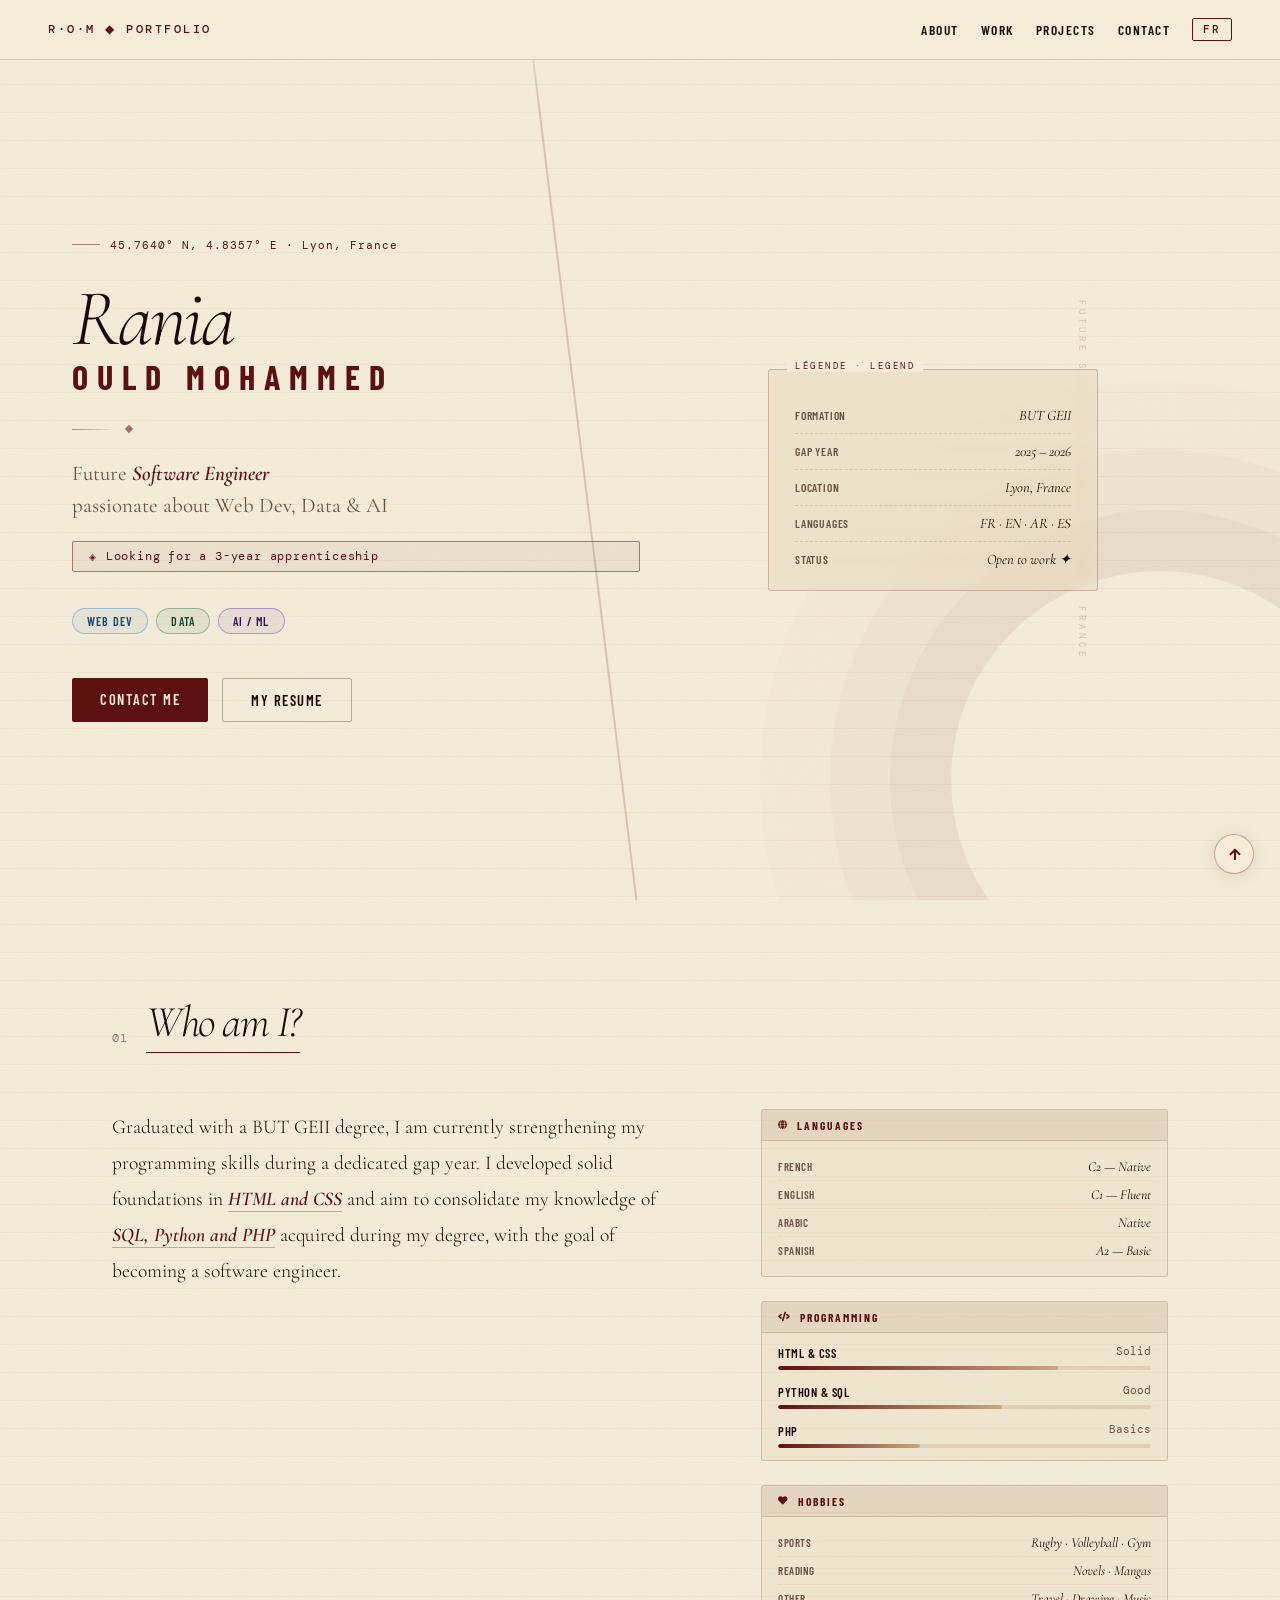
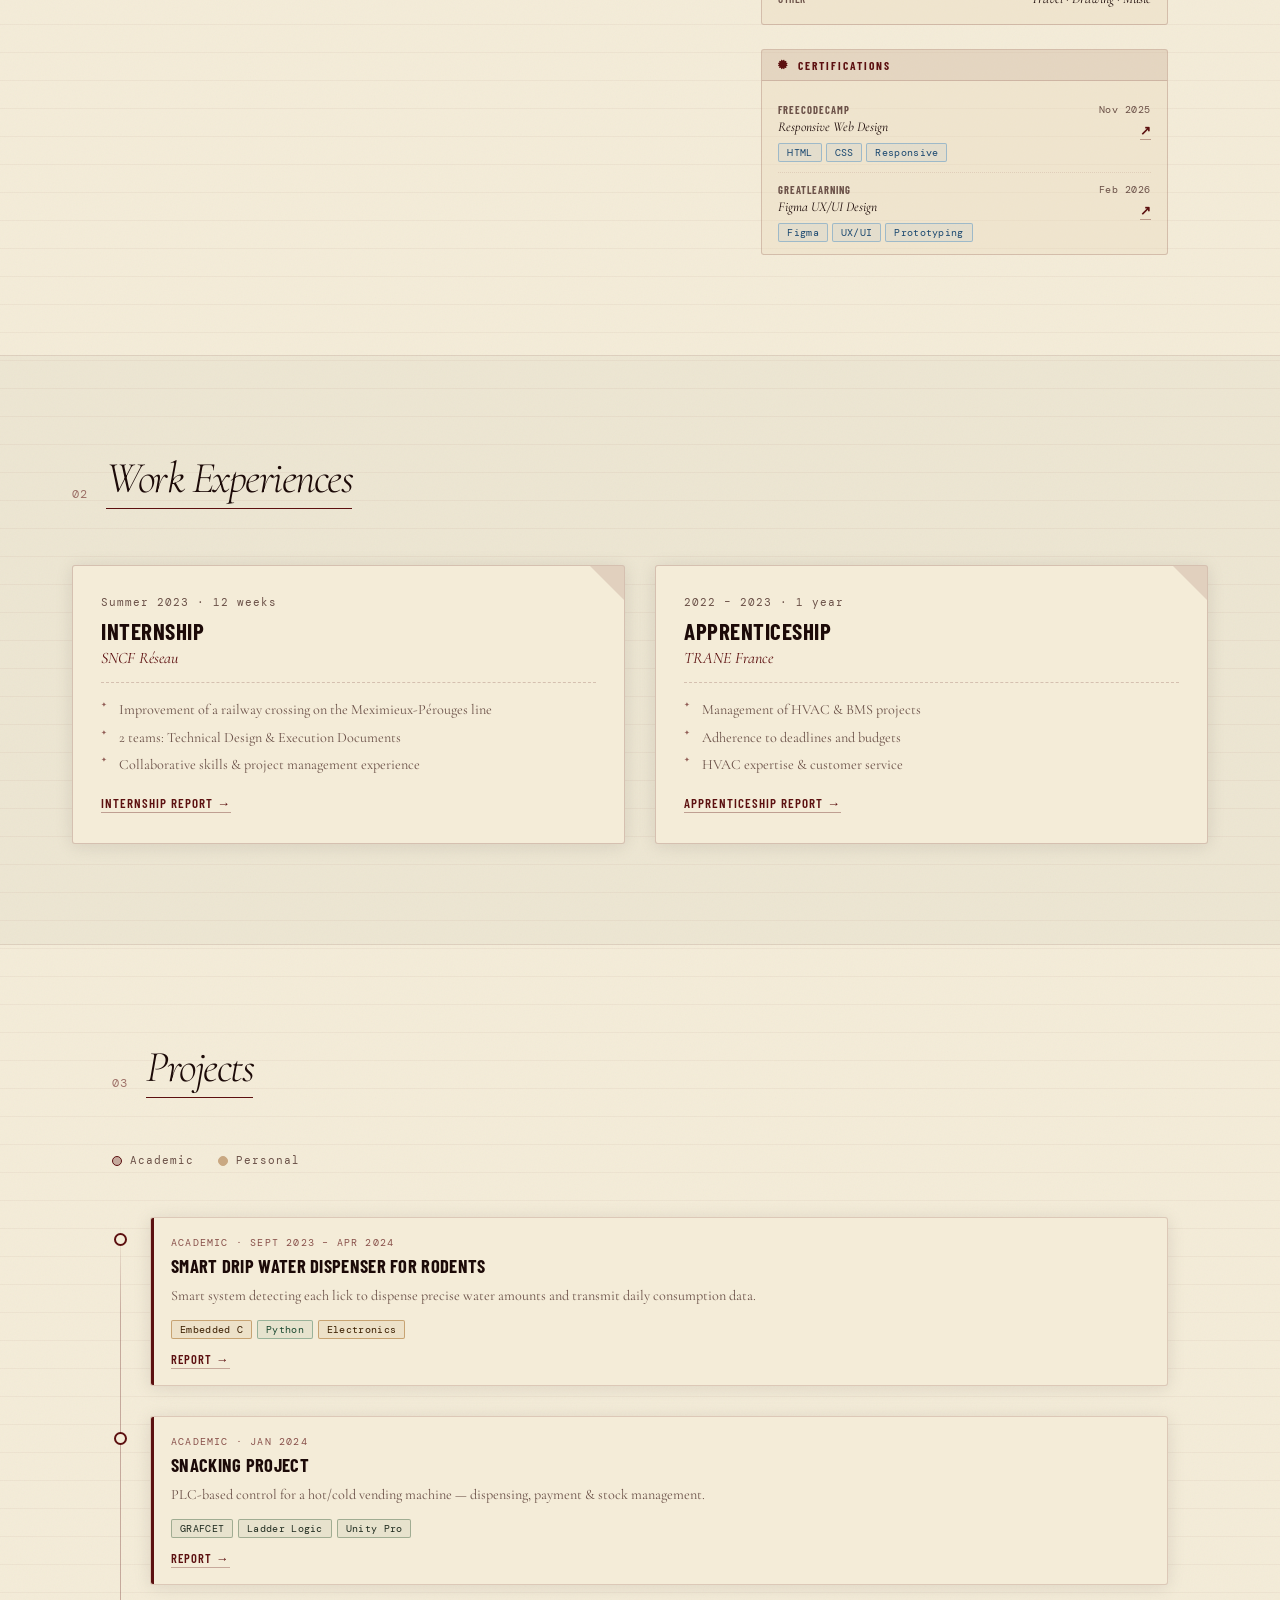
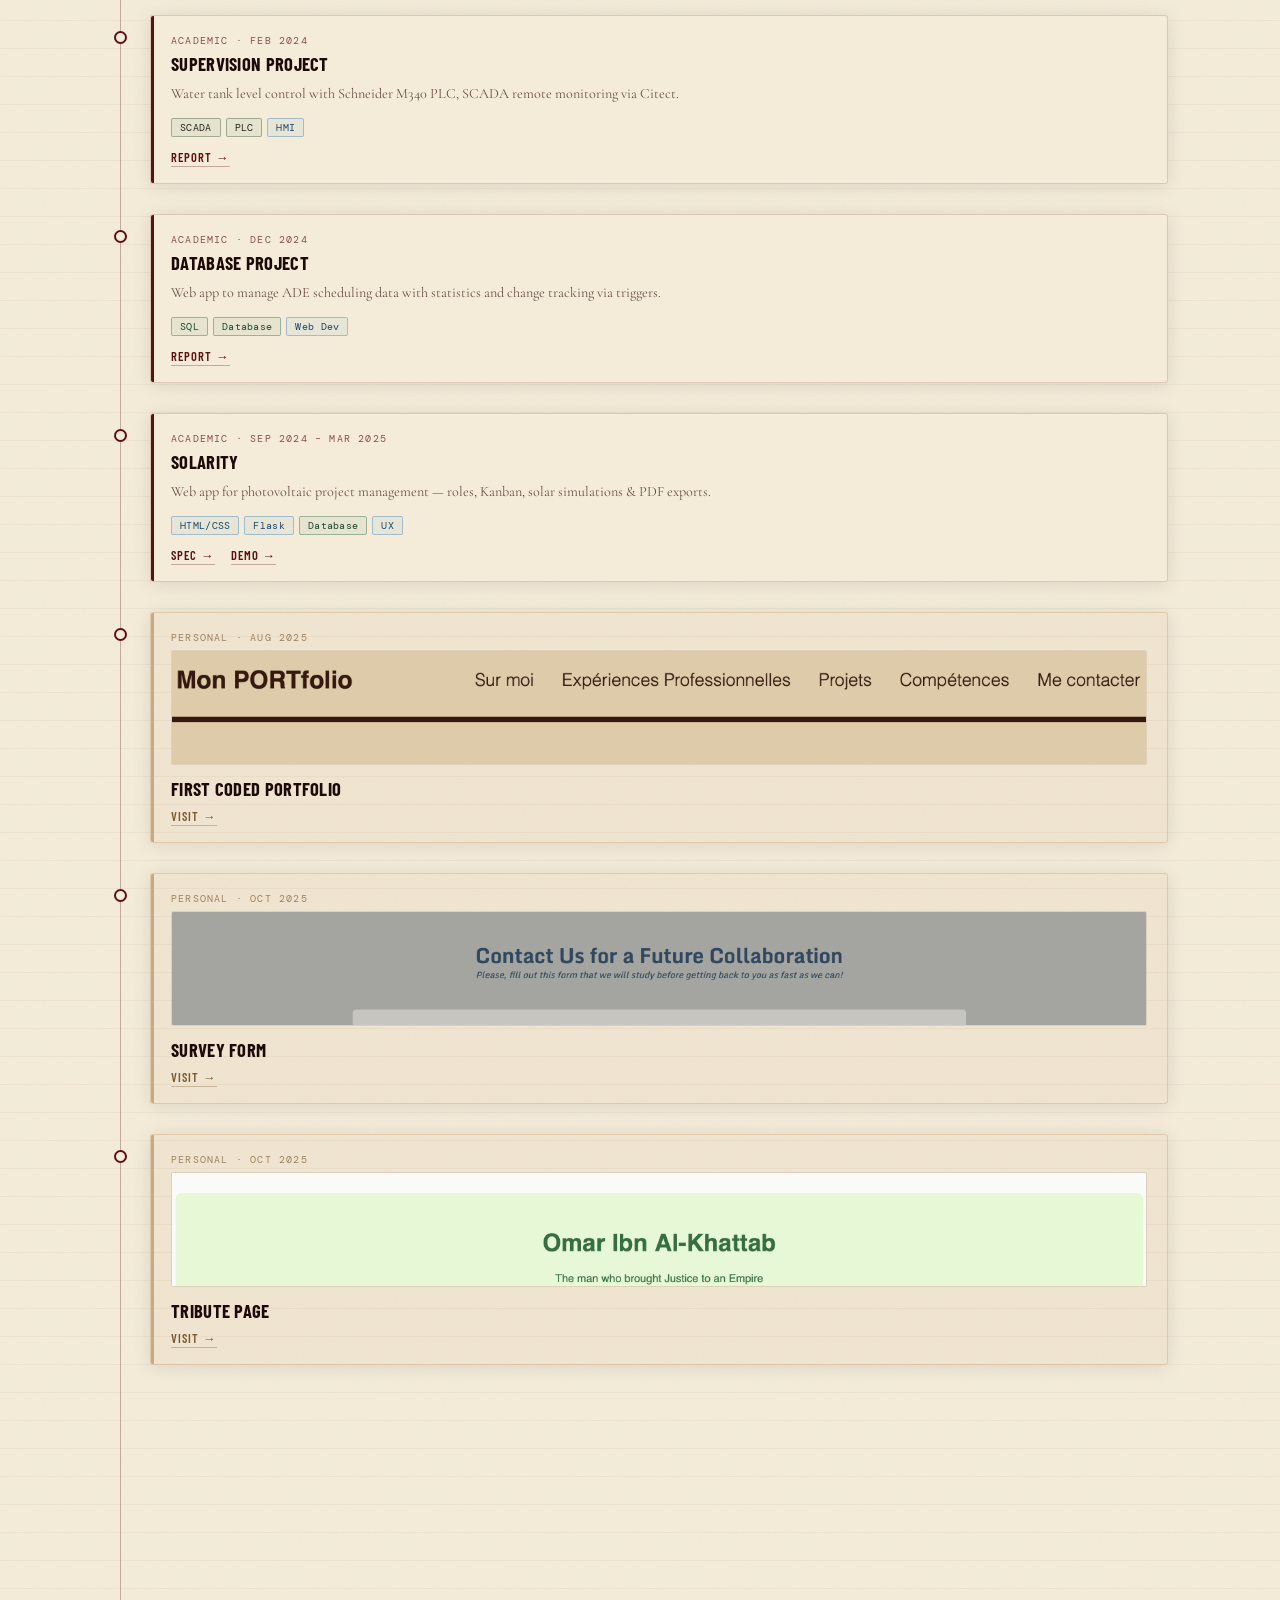
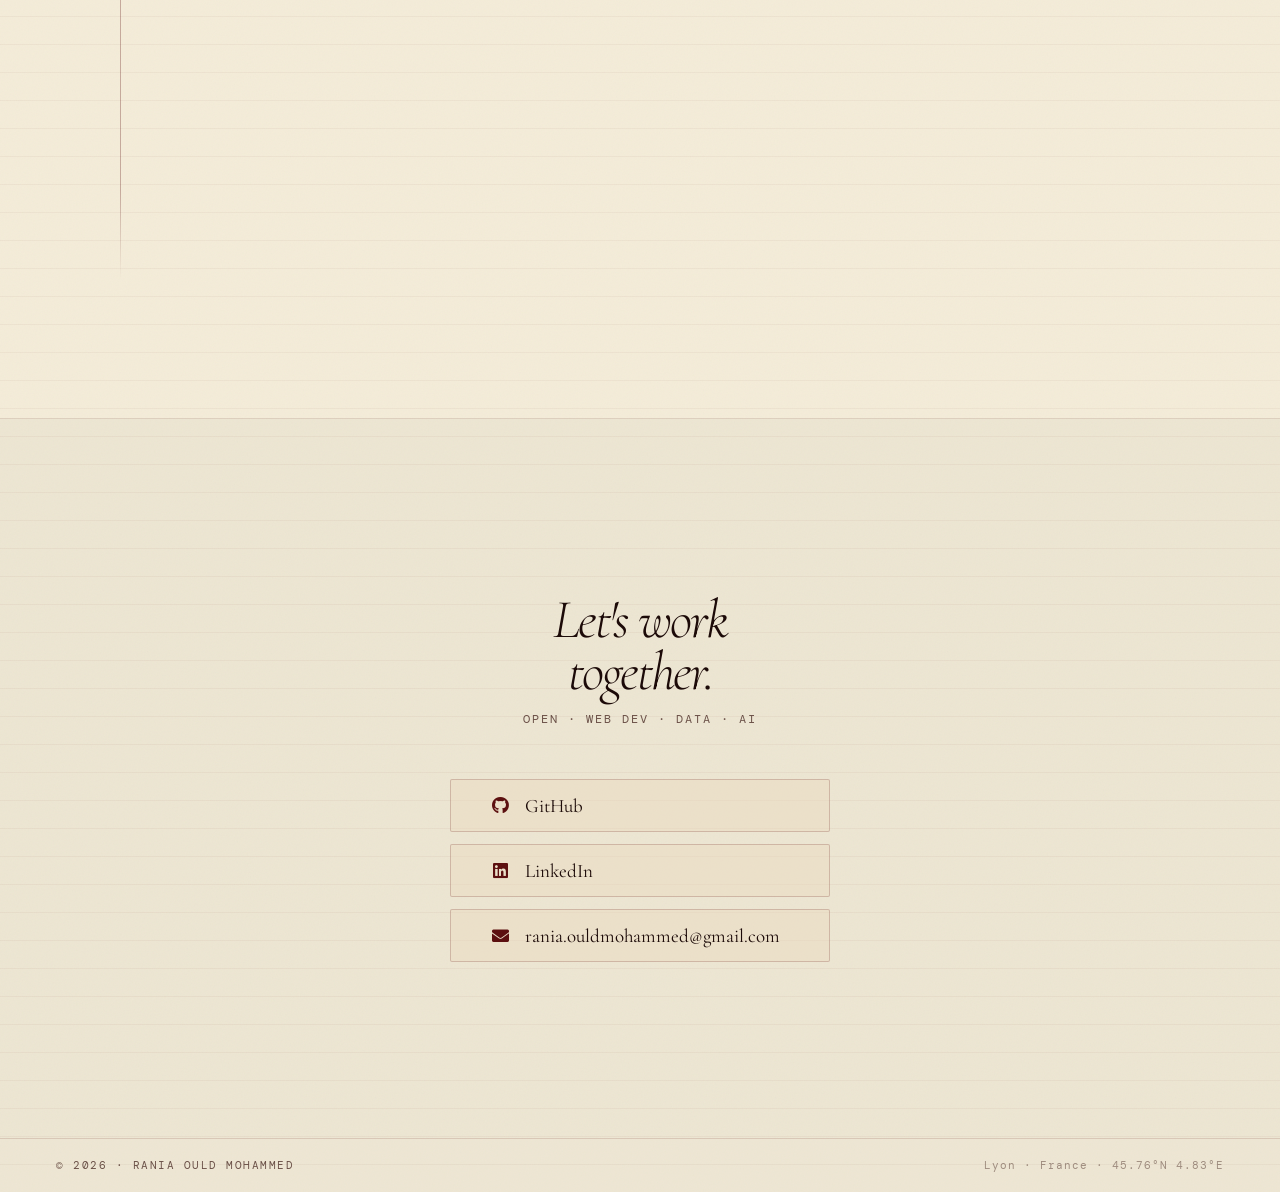
==== index.html @ eb1b287f "Initial PortfolioFeb2026 deploy" ====
<!DOCTYPE html>
<html lang="en">
<head>
<meta charset="UTF-8"/>
<meta name="viewport" content="width=device-width, initial-scale=1.0"/>
<title>Rania OULD MOHAMMED — Portfolio</title>
<link rel="preconnect" href="https://fonts.googleapis.com"/>
<link rel="preconnect" href="https://fonts.gstatic.com" crossorigin/>
<link href="https://fonts.googleapis.com/css2?family=Cormorant+Garamond:ital,wght@0,300;0,400;0,600;1,300;1,400;1,600&family=DM+Mono:wght@300;400;500&family=Barlow+Condensed:wght@300;400;600;700;900&display=swap" rel="stylesheet"/>
<link rel="stylesheet" href="https://use.fontawesome.com/releases/v5.8.2/css/all.css"/>
<link rel="stylesheet" href="styles.css"/>
</head>
<body>

<header>
  <a href="#Home" class="logo">R·O·M ◆ Portfolio</a>
  <nav>
    <ul>
      <li><a href="#About"    class="nav-link" data-i18n="nav_about">About</a></li>
      <li><a href="#Work"     class="nav-link" data-i18n="nav_work">Work</a></li>
      <li><a href="#Projects" class="nav-link" data-i18n="nav_projects">Projects</a></li>
      <li><a href="#Contact"  class="nav-link" data-i18n="nav_contact">Contact</a></li>
      <li><button id="lang-btn" aria-label="Switch language">FR</button></li>
    </ul>
  </nav>
</header>

<main>

<!-- ═══ HOME ═══ -->
<section id="Home">
  <div class="home-diagonal" aria-hidden="true"></div>
  <div class="home-compass"  aria-hidden="true"></div>
  <div class="home-vertical-text" aria-hidden="true">FUTURE SOFTWARE ENGINEER · LYON · FRANCE</div>

  <div class="home-left">
    <p class="home-coords" data-i18n="home_coords">45.7640° N, 4.8357° E · Lyon, France</p>
    <h1 class="home-name">
      <span class="first">Rania</span>
      <span class="last">Ould Mohammed</span>
    </h1>
    <div class="ornament" aria-hidden="true">
      <div class="ornement-line"></div>
      <div class="ornament-diamond"></div>
      <div class="ornement-line-r"></div>
    </div>
    <p class="home-subtitle">
      <span data-i18n="home_subtitle_1">Future</span>
      <em data-i18n="home_subtitle_2">Software Engineer</em><br/>
      <span data-i18n="home_subtitle_3">passionate about Web Dev, Data &amp; AI</span>
    </p>
    <div class="home-badge" data-i18n="home_badge">Looking for a 3-year apprenticeship</div>
    <div class="home-domains">
      <span class="d-tag web"  data-i18n="tag_web">Web Dev</span>
      <span class="d-tag data" data-i18n="tag_data">Data</span>
      <span class="d-tag ai"   data-i18n="tag_ai">AI / ML</span>
    </div>
    <div class="home-cta">
      <a href="#Contact" class="btn-p" data-i18n="home_contact">Contact me</a>
      <a href="Documents/CV 03-2026 Rania OULD MOHAMMED.pdf" class="btn-o" target="_blank" rel="noopener" data-i18n="home_resume">My Resume</a>
    </div>
  </div>

  <div class="home-right">
    <div class="map-legend">
      <div class="leg-row"><span class="leg-k" data-i18n="leg_degree">Formation</span><span class="leg-v">BUT GEII</span></div>
      <div class="leg-row"><span class="leg-k" data-i18n="leg_gap">Gap year</span><span class="leg-v">2025 – 2026</span></div>
      <div class="leg-row"><span class="leg-k" data-i18n="leg_location">Location</span><span class="leg-v">Lyon, France</span></div>
      <div class="leg-row"><span class="leg-k" data-i18n="leg_languages">Languages</span><span class="leg-v">FR · EN · AR · ES</span></div>
      <div class="leg-row"><span class="leg-k" data-i18n="leg_status">Status</span><span class="leg-v" data-i18n="leg_status_val">Open to work ✦</span></div>
    </div>
  </div>
</section>

<!-- ═══ ABOUT § 01 ═══
     Colonne droite : 4 cartes d'archive
     1. Langues  2. Programmation  3. Loisirs  4. Certifications
-->
<section id="About">
  <div class="s-head reveal">
    <span class="s-num">01</span>
    <h2 class="s-title" data-i18n="about_title">Who am I?</h2>
  </div>
  <div class="about-grid">

    <p class="about-text reveal" data-i18n="about_who">
      Graduated with a BUT GEII degree, I am currently strengthening my
      programming skills during a dedicated gap year. I developed solid
      foundations in <a href="#Projects">HTML and CSS</a> and aim to
      consolidate my knowledge of <a href="#Projects">SQL, Python and PHP</a>
      acquired during my degree, with the goal of becoming a software engineer.
    </p>

    <div class="about-aside">

      <!-- Carte 1 : Langues -->
      <div class="arc-card reveal">
        <div class="arc-head">
          <i class="fas fa-globe" aria-hidden="true"></i>
          <span data-i18n="about_lang_title">Languages</span>
        </div>
        <div class="arc-body">
          <div class="arc-row">
            <span class="arc-k" data-i18n="lang_fr">French</span>
            <span class="arc-v" data-i18n="lang_fr_val">C2 — Native</span>
          </div>
          <div class="arc-row">
            <span class="arc-k" data-i18n="lang_en">English</span>
            <span class="arc-v" data-i18n="lang_en_val">C1 — Fluent</span>
          </div>
          <div class="arc-row">
            <span class="arc-k" data-i18n="lang_ar">Arabic</span>
            <span class="arc-v" data-i18n="lang_ar_val">Native</span>
          </div>
          <div class="arc-row">
            <span class="arc-k" data-i18n="lang_es">Spanish</span>
            <span class="arc-v" data-i18n="lang_es_val">A2 — Basic</span>
          </div>
        </div>
      </div>

      <!-- Carte 2 : Programmation -->
      <div class="arc-card reveal">
        <div class="arc-head">
          <i class="fas fa-code" aria-hidden="true"></i>
          <span data-i18n="about_prog_title">Programming</span>
        </div>
        <div class="arc-body skill-bars">
          <div>
            <div class="sk-meta">
              <span class="sk-name">HTML &amp; CSS</span>
              <span class="sk-lv" data-i18n="prog_html_lv">Solid</span>
            </div>
            <div class="sk-track"><div class="sk-fill" data-w="75"></div></div>
          </div>
          <div>
            <div class="sk-meta">
              <span class="sk-name">Python &amp; SQL</span>
              <span class="sk-lv" data-i18n="prog_py_lv">Good</span>
            </div>
            <div class="sk-track"><div class="sk-fill" data-w="60"></div></div>
          </div>
          <div>
            <div class="sk-meta">
              <span class="sk-name">PHP</span>
              <span class="sk-lv" data-i18n="prog_php_lv">Basics</span>
            </div>
            <div class="sk-track"><div class="sk-fill" data-w="38"></div></div>
          </div>
        </div>
      </div>

      <!-- Carte 3 : Loisirs -->
      <div class="arc-card reveal">
        <div class="arc-head">
          <i class="fas fa-heart" aria-hidden="true"></i>
          <span data-i18n="about_hobbies_title">Hobbies</span>
        </div>
        <div class="arc-body">
          <div class="arc-row">
            <span class="arc-k" data-i18n="hobby_sport">Sports</span>
            <span class="arc-v" data-i18n="hobby_sport_val">Rugby · Volleyball · Gym</span>
          </div>
          <div class="arc-row">
            <span class="arc-k" data-i18n="hobby_read">Reading</span>
            <span class="arc-v" data-i18n="hobby_read_val">Novels · Mangas</span>
          </div>
          <div class="arc-row">
            <span class="arc-k" data-i18n="hobby_other">Other</span>
            <span class="arc-v" data-i18n="hobby_other_val">Travel · Drawing · Music</span>
          </div>
        </div>
      </div>

      <!-- Carte 4 : Certifications -->
      <div class="arc-card reveal">
        <div class="arc-head">
          <i class="fas fa-certificate" aria-hidden="true"></i>
          <span data-i18n="about_certif_title">Certifications</span>
        </div>
        <div class="arc-body">

          <!-- freeCodeCamp · Responsive Web Design · Nov 2025 -->
          <div class="certif-row">
            <div class="certif-info">
              <span class="certif-org">freeCodeCamp</span>
              <span class="certif-name" data-i18n="certif1_name">Responsive Web Design</span>
              <div class="certif-tags">
                <span class="pt web">HTML</span>
                <span class="pt web">CSS</span>
                <span class="pt web">Responsive</span>
              </div>
            </div>
            <div class="certif-meta">
              <span class="certif-date" data-i18n="certif1_period">Nov 2025</span>
              <a href="Documents/Certificat ResponsiveWebDesign 11-2025.png"
                 class="certif-link" target="_blank" rel="noopener"
                 aria-label="View Responsive Web Design certificate">↗</a>
            </div>
          </div>

          <!-- GreatLearning · Figma UX/UI Design · Fév 2026 -->
          <div class="certif-row">
            <div class="certif-info">
              <span class="certif-org">GreatLearning</span>
              <span class="certif-name" data-i18n="certif2_name">Figma UX/UI Design</span>
              <div class="certif-tags">
                <span class="pt web">Figma</span>
                <span class="pt web">UX/UI</span>
                <span class="pt web">Prototyping</span>
              </div>
            </div>
            <div class="certif-meta">
              <span class="certif-date" data-i18n="certif2_period">Feb 2026</span>
              <a href="Documents/Certificat UI:UX 23-02-2026.pdf" class="certif-link"
                 aria-label="View Figma UX/UI certificate">↗</a>
            </div>
          </div>

        </div>
      </div>

    </div><!-- /.about-aside -->
  </div><!-- /.about-grid -->
</section>

<!-- ═══ WORK § 02 ═══ -->
<section id="Work">
  <div class="work-inner">
    <div class="s-head reveal">
      <span class="s-num">02</span>
      <h2 class="s-title" data-i18n="work_title">Work Experiences</h2>
    </div>
    <div class="work-grid">

      <div class="wk-card reveal">
        <div class="wk-period" data-i18n="sncf_period">Summer 2023 · 12 weeks</div>
        <div class="wk-title" data-i18n="sncf_type">Internship</div>
        <div class="wk-co">SNCF Réseau</div>
        <ul class="wk-pts">
          <li data-i18n="sncf_p1">Improvement of a railway crossing on the Meximieux-Pérouges line</li>
          <li data-i18n="sncf_p2">2 teams: Technical Design &amp; Execution Documents</li>
          <li data-i18n="sncf_p3">Collaborative skills &amp; project management experience</li>
        </ul>
        <a href="Documents/OULDMOHAMMED_SNCFReseau.pdf" class="wk-link" target="_blank" rel="noopener" data-i18n="sncf_btn">Internship Report →</a>
      </div>

      <div class="wk-card reveal">
        <div class="wk-period" data-i18n="trane_period">2022 – 2023 · 1 year</div>
        <div class="wk-title" data-i18n="trane_type">Apprenticeship</div>
        <div class="wk-co">TRANE France</div>
        <ul class="wk-pts">
          <li data-i18n="trane_p1">Management of HVAC &amp; BMS projects</li>
          <li data-i18n="trane_p2">Adherence to deadlines and budgets</li>
          <li data-i18n="trane_p3">HVAC expertise &amp; customer service</li>
        </ul>
        <a href="Documents/OULDMOHAMMED_Rapport.pdf" class="wk-link" target="_blank" rel="noopener" data-i18n="trane_btn">Apprenticeship Report →</a>
      </div>

    </div>
  </div>
</section>

<!-- ═══ PROJECTS § 03 ═══ -->
<section id="Projects">
  <div class="s-head reveal">
    <span class="s-num">03</span>
    <h2 class="s-title" data-i18n="proj_title">Projects</h2>
  </div>
  <div class="proj-legend reveal">
    <div class="pl-item"><div class="pl-dot ac"></div><span data-i18n="legend_academic">Academic</span></div>
    <div class="pl-item"><div class="pl-dot pe"></div><span data-i18n="legend_personal">Personal</span></div>
  </div>
  <div class="tl">

    <div class="ti reveal">
      <div class="pc ac">
        <div class="pc-badge" data-i18n="p1_badge">Academic · Sept 2023 – Apr 2024</div>
        <div class="pc-title" data-i18n="p1_title">Smart drip water dispenser for rodents</div>
        <p class="pc-desc" data-i18n="p1_desc">Smart system detecting each lick to dispense precise water amounts and transmit daily consumption data.</p>
        <div class="pc-tags"><span class="pt elec">Embedded C</span><span class="pt data">Python</span><span class="pt elec">Electronics</span></div>
        <a href="Documents/Rapport de projet_BOUCHOUKA_OULDMOHAMMED_303-2.pdf" class="pc-link" target="_blank" rel="noopener" data-i18n="p1_btn">Report →</a>
      </div>
    </div>

    <div class="ti reveal">
      <div class="pc ac">
        <div class="pc-badge" data-i18n="p2_badge">Academic · Jan 2024</div>
        <div class="pc-title" data-i18n="p2_title">Snacking Project</div>
        <p class="pc-desc" data-i18n="p2_desc">PLC-based control for a hot/cold vending machine — dispensing, payment &amp; stock management.</p>
        <div class="pc-tags"><span class="pt auto">GRAFCET</span><span class="pt auto">Ladder Logic</span><span class="pt auto">Unity Pro</span></div>
        <a href="Documents/ProjetSnacking-but2.pdf" class="pc-link" target="_blank" rel="noopener" data-i18n="p2_btn">Report →</a>
      </div>
    </div>

    <div class="ti reveal">
      <div class="pc ac">
        <div class="pc-badge" data-i18n="p3_badge">Academic · Feb 2024</div>
        <div class="pc-title" data-i18n="p3_title">Supervision Project</div>
        <p class="pc-desc" data-i18n="p3_desc">Water tank level control with Schneider M340 PLC, SCADA remote monitoring via Citect.</p>
        <div class="pc-tags"><span class="pt auto">SCADA</span><span class="pt auto">PLC</span><span class="pt web">HMI</span></div>
        <a href="Documents/ProjetSupervision-but2.pdf" class="pc-link" target="_blank" rel="noopener" data-i18n="p3_btn">Report →</a>
      </div>
    </div>

    <div class="ti reveal">
      <div class="pc ac">
        <div class="pc-badge" data-i18n="p4_badge">Academic · Dec 2024</div>
        <div class="pc-title" data-i18n="p4_title">Database Project</div>
        <p class="pc-desc" data-i18n="p4_desc">Web app to manage ADE scheduling data with statistics and change tracking via triggers.</p>
        <div class="pc-tags"><span class="pt data">SQL</span><span class="pt data">Database</span><span class="pt web">Web Dev</span></div>
        <a href="Documents/SujetProjetBDD-but3.pdf" class="pc-link" target="_blank" rel="noopener" data-i18n="p4_btn">Report →</a>
      </div>
    </div>

    <div class="ti reveal">
      <div class="pc ac">
        <div class="pc-badge" data-i18n="p5_badge">Academic · Sep 2024 – Mar 2025</div>
        <div class="pc-title">SOLARITY</div>
        <p class="pc-desc" data-i18n="p5_desc">Web app for photovoltaic project management — roles, Kanban, solar simulations &amp; PDF exports.</p>
        <div class="pc-tags"><span class="pt web">HTML/CSS</span><span class="pt web">Flask</span><span class="pt data">Database</span><span class="pt web">UX</span></div>
        <a href="Documents/CDC_Solarity-but3.docx.pdf" class="pc-link" target="_blank" rel="noopener" data-i18n="p5_btn1">Spec →</a>
        <a href="https://drive.google.com/file/d/1g4dwomCnfuP3N2SzMYdHZ2vSCYn5pJoh/view" class="pc-link" target="_blank" rel="noopener" data-i18n="p5_btn2">Demo →</a>
      </div>
    </div>

    <div class="ti reveal">
      <div class="pc pe">
        <div class="pc-badge" data-i18n="p6_badge">Personal · Aug 2025</div>
        <img src="Images/FirstPortfolio.png" alt="Screenshot of my first coded portfolio" class="pc-img" loading="lazy"/>
        <div class="pc-title" data-i18n="p6_title">First coded Portfolio</div>
        <a href="https://raniaouldm.github.io/Portfolio2025/" class="pc-link" target="_blank" rel="noopener" data-i18n="p6_btn">Visit →</a>
      </div>
    </div>

    <div class="ti reveal">
      <div class="pc pe">
        <div class="pc-badge" data-i18n="p7_badge">Personal · Oct 2025</div>
        <img src="Images/SurveyForm.png" alt="Screenshot of the survey form" class="pc-img" loading="lazy"/>
        <div class="pc-title" data-i18n="p7_title">Survey Form</div>
        <a href="../SurveyForm/index.html" class="pc-link" target="_blank" rel="noopener" data-i18n="p7_btn">Visit →</a>
      </div>
    </div>

    <div class="ti reveal">
      <div class="pc pe">
        <div class="pc-badge" data-i18n="p8_badge">Personal · Oct 2025</div>
        <img src="Images/TributePage.png" alt="Screenshot of the tribute page" class="pc-img" loading="lazy"/>
        <div class="pc-title" data-i18n="p8_title">Tribute Page</div>
        <a href="../TributePage-FreeCodeCamp/index.html" class="pc-link" target="_blank" rel="noopener" data-i18n="p8_btn">Visit →</a>
      </div>
    </div>

    <div class="ti reveal">
      <div class="pc pe">
        <div class="pc-badge" data-i18n="p9_badge">Personal · Oct 2025</div>
        <img src="Images/DocumentationPage.png" alt="Screenshot of the technical documentation page" class="pc-img" loading="lazy"/>
        <div class="pc-title" data-i18n="p9_title">Technical Documentation</div>
        <a href="../TechnicalDocumentationPage/index.html" class="pc-link" target="_blank" rel="noopener" data-i18n="p9_btn">Visit →</a>
      </div>
    </div>

    <div class="ti reveal">
      <div class="pc pe">
        <div class="pc-badge" data-i18n="p10_badge">Personal · Nov 2025</div>
        <img src="Images/AOKI.png" alt="Screenshot of the product landing page" class="pc-img" loading="lazy"/>
        <div class="pc-title" data-i18n="p10_title">Product Landing Page</div>
        <a href="../LandingPage-FreeCodeCamp/index.html" class="pc-link" target="_blank" rel="noopener" data-i18n="p10_btn">Visit →</a>
      </div>
    </div>

  </div><!-- /.tl -->
</section>

<!-- ═══ CONTACT § 04 ═══ -->
<section id="Contact">
  <h2 class="ct-title reveal" data-i18n="contact_title">Let's work<br/>together.</h2>
  <p class="ct-sub reveal" data-i18n="contact_sub">Open · Web Dev · Data · AI</p>
  <div class="ct-links">
    <a href="https://github.com/RaniaOuldM" class="ct-link reveal" target="_blank" rel="noopener">
      <i class="fab fa-github" aria-hidden="true"></i>
      <span data-i18n="contact_github">GitHub</span>
    </a>
    <a href="https://www.linkedin.com/in/rania-ould-mohammed-b027b1256/" class="ct-link reveal" target="_blank" rel="noopener">
      <i class="fab fa-linkedin" aria-hidden="true"></i>
      <span data-i18n="contact_linkedin">LinkedIn</span>
    </a>
    <a href="mailto:rania.ouldmohammed@gmail.com" class="ct-link reveal">
      <i class="fa fa-envelope" aria-hidden="true"></i>
      <span data-i18n="contact_email">rania.ouldmohammed@gmail.com</span>
    </a>
  </div>
</section>

</main>

<div class="go-up">
  <a href="#Home" aria-label="Back to top"><i class="fa fa-arrow-up" aria-hidden="true"></i></a>
</div>

<footer>
  <span class="ft-l" data-i18n="footer_left">© 2026 · RANIA OULD MOHAMMED</span>
  <span class="ft-r">Lyon · France · 45.76°N 4.83°E</span>
</footer>

<script src="translations.js"></script>
<script src="script.js"></script>
</body>
</html>
---- styles.css ----
/* ════════════════════════════════════════════════
   PORTFOLIO RANIA — styles.css
   Concept : "Carnet de bord / Archive cartographique"
   Palette : parchemin crème + encre bordeaux + sépia
   Typographies :
     --f-serif : Cormorant Garamond (titres display)
     --f-mono  : DM Mono (éléments techniques, nav)
     --f-cond  : Barlow Condensed (labels, boutons)
════════════════════════════════════════════════ */

:root {
  --ink:       #1C0A08;
  --wine:      #5C1010;
  --wine-lt:   #7A1A1A;
  --cream:     #F4ECD8;
  --cream-dk:  #EAD9BE;
  --sand:      #C9A882;
  --muted:     #6B5148;
  --muted-lt:  #8A6A5E;
  --f-serif: 'Cormorant Garamond', Georgia, serif;
  --f-mono:  'DM Mono', 'Courier New', monospace;
  --f-cond:  'Barlow Condensed', sans-serif;
  --t:        0.28s ease;
  --shadow:   0 2px 18px rgba(28,10,8,0.10);
  --shadow-lg:0 8px 40px rgba(28,10,8,0.16);
}

*, *::before, *::after { box-sizing: border-box; margin: 0; padding: 0; }
html { font-size: 10px; scroll-behavior: smooth; }

body {
  font-family: var(--f-serif);
  background-color: var(--cream);
  color: var(--ink);
  background-image:
    url("data:image/svg+xml,%3Csvg xmlns='http://www.w3.org/2000/svg' width='400' height='400'%3E%3Cfilter id='n'%3E%3CfeTurbulence type='fractalNoise' baseFrequency='0.68' numOctaves='4' stitchTiles='stitch'/%3E%3C/filter%3E%3Crect width='400' height='400' filter='url(%23n)' opacity='0.04'/%3E%3C/svg%3E"),
    repeating-linear-gradient(0deg,transparent,transparent 27px,rgba(92,16,16,0.045) 27px,rgba(92,16,16,0.045) 28px);
}

/* ── HEADER ── */
header {
  position: fixed; top:0; left:0; right:0; z-index:1000;
  height: 60px;
  display: flex; justify-content: space-between; align-items: center;
  padding: 0 48px;
  background: rgba(244,236,216,0.93);
  backdrop-filter: blur(10px);
  border-bottom: 1px solid rgba(92,16,16,0.16);
}

.logo {
  font-family: var(--f-mono);
  font-size: 1.15rem; font-weight: 500;
  color: var(--wine); letter-spacing: 2.5px;
  text-decoration: none; text-transform: uppercase;
}

nav ul { display:flex; list-style:none; gap:2px; align-items:center; }

.nav-link {
  font-family: var(--f-cond);
  font-size: 1.35rem; font-weight: 600;
  letter-spacing: 1.5px; text-transform: uppercase;
  color: var(--ink); text-decoration: none;
  padding: 5px 10px; border-radius: 2px;
  transition: color var(--t), background var(--t);
}
.nav-link:hover, .nav-link.active { color: var(--wine); background: rgba(92,16,16,0.07); }

#lang-btn {
  font-family: var(--f-mono);
  font-size: 1.05rem; font-weight: 500;
  letter-spacing: 2px; color: var(--wine);
  background: transparent; border: 1.5px solid var(--wine);
  border-radius: 2px; padding: 4px 10px;
  cursor: pointer; transition: all var(--t); margin-left: 10px;
}
#lang-btn:hover { background: var(--wine); color: var(--cream); }

main { margin-top: 60px; }

/* ── HOME ── */
#Home {
  min-height: calc(100vh - 60px);
  display: grid; grid-template-columns: 55% 45%;
  position: relative; overflow: hidden;
}

.home-diagonal {
  position: absolute; top: -10%; left: 46%;
  width: 1.5px; height: 130%;
  background: linear-gradient(to bottom, transparent 0%, var(--wine) 12%, var(--wine) 88%, transparent 100%);
  transform: rotate(-7deg);
  opacity: 0.18; pointer-events: none; z-index: 0;
}

.home-compass {
  position: absolute; right: -90px; bottom: -90px;
  width: 420px; height: 420px; border-radius: 50%;
  border: 1px solid rgba(92,16,16,0.08);
  box-shadow: 0 0 0 60px rgba(92,16,16,0.035), 0 0 0 120px rgba(92,16,16,0.022), 0 0 0 190px rgba(92,16,16,0.012);
  pointer-events: none; z-index: 0;
}

.home-vertical-text {
  position: absolute; right: 18px; top: 50%;
  transform: translateY(-50%) rotate(90deg);
  font-family: var(--f-mono); font-size: 0.9rem;
  letter-spacing: 4px; color: rgba(92,16,16,0.18);
  pointer-events: none; white-space: nowrap; z-index: 0;
}

.home-left {
  grid-column: 1;
  display: flex; flex-direction: column; justify-content: center;
  padding: 80px 64px 80px 72px;
  position: relative; z-index: 1;
}

.home-coords {
  font-family: var(--f-mono); font-size: 1.1rem;
  color: var(--wine); letter-spacing: 1px;
  margin-bottom: 30px; opacity: 0.7;
  display: flex; align-items: center; gap: 10px;
}
.home-coords::before {
  content: ''; display: block; width: 28px; height: 1px;
  background: var(--wine); opacity: 0.5;
}

.home-name {
  font-family: var(--f-serif);
  font-weight: 300; font-style: italic;
  line-height: 0.92; margin-bottom: 34px;
}
.home-name .first { font-size: 8rem; display: block; letter-spacing: -3px; }
.home-name .last {
  font-family: var(--f-cond); font-style: normal; font-weight: 700;
  font-size: 3.4rem; letter-spacing: 9px; text-transform: uppercase;
  color: var(--wine); display: block; margin-top: 6px;
}

.ornament { display: flex; align-items: center; gap: 10px; margin-bottom: 26px; }
.ornement-line { width: 44px; height: 1px; background: linear-gradient(to right, var(--wine), transparent); opacity: 0.45; }
.ornament-diamond { width: 6px; height: 6px; background: var(--wine); transform: rotate(45deg); opacity: 0.55; }
.ornement-line-r { flex: 1; height: 1px; }

.home-subtitle {
  font-family: var(--f-serif); font-size: 2.1rem; font-weight: 400; line-height: 1.5;
  color: var(--muted); margin-bottom: 20px; max-width: 420px;
}
.home-subtitle em { color: var(--wine); font-style: italic; font-weight: 600; }

.home-badge {
  display: inline-flex; align-items: center; gap: 9px;
  font-family: var(--f-mono); font-size: 1.15rem; letter-spacing: 0.8px;
  color: var(--wine); border: 1.5px solid rgba(92,16,16,0.5);
  padding: 7px 16px; border-radius: 2px; margin-bottom: 36px;
  background: rgba(92,16,16,0.05);
}
.home-badge::before { content: '◈'; font-size: 0.9rem; }

.home-domains { display: flex; flex-wrap: wrap; gap: 8px; margin-bottom: 44px; }
.d-tag {
  font-family: var(--f-cond); font-size: 1.2rem; font-weight: 600;
  letter-spacing: 1.2px; text-transform: uppercase;
  padding: 5px 14px; border-radius: 20px; transition: transform var(--t);
}
.d-tag:hover { transform: translateY(-2px); }
.d-tag.web  { color: #1a4870; border: 1.5px solid rgba(74,140,195,0.45); background: rgba(74,140,195,0.09); }
.d-tag.data { color: #1a4830; border: 1.5px solid rgba(60,120,90,0.45);  background: rgba(60,120,90,0.09);  }
.d-tag.ai   { color: #3a1060; border: 1.5px solid rgba(110,75,160,0.45); background: rgba(110,75,160,0.09); }

.home-cta { display: flex; gap: 14px; flex-wrap: wrap; }

.btn-p {
  font-family: var(--f-cond); font-size: 1.45rem; font-weight: 600;
  letter-spacing: 1.5px; text-transform: uppercase;
  text-decoration: none; background: var(--wine); color: var(--cream);
  padding: 12px 28px; border-radius: 2px; transition: all var(--t);
}
.btn-p:hover { background: var(--wine-lt); transform: translateY(-2px); box-shadow: 0 6px 22px rgba(92,16,16,0.28); }

.btn-o {
  font-family: var(--f-cond); font-size: 1.45rem; font-weight: 600;
  letter-spacing: 1.5px; text-transform: uppercase;
  text-decoration: none; background: transparent; color: var(--ink);
  padding: 12px 28px; border-radius: 2px;
  border: 1.5px solid rgba(28,10,8,0.28); transition: all var(--t);
}
.btn-o:hover { border-color: var(--wine); color: var(--wine); transform: translateY(-2px); }

.home-right {
  grid-column: 2;
  display: flex; flex-direction: column; justify-content: center; align-items: flex-start;
  padding: 80px 72px 80px 64px; position: relative; z-index: 1;
}

.map-legend {
  width: 100%; max-width: 330px;
  border: 1px solid rgba(92,16,16,0.22); border-radius: 3px;
  background: rgba(234,217,190,0.55); backdrop-filter: blur(4px);
  padding: 28px 26px 22px; position: relative;
}
.map-legend::before {
  content: 'LÉGENDE · LEGEND';
  position: absolute; top: -10px; left: 18px;
  font-family: var(--f-mono); font-size: 0.9rem; letter-spacing: 2.5px;
  color: var(--wine); background: var(--cream); padding: 0 8px;
}

.leg-row {
  display: flex; justify-content: space-between; align-items: baseline;
  padding: 9px 0; border-bottom: 1px dashed rgba(92,16,16,0.14);
}
.leg-row:last-child { border-bottom: none; padding-bottom: 0; }
.leg-k { font-family: var(--f-cond); font-size: 1.15rem; font-weight: 600; letter-spacing: 0.8px; text-transform: uppercase; color: var(--muted); }
.leg-v { font-family: var(--f-serif); font-size: 1.45rem; font-style: italic; color: var(--ink); text-align: right; }

/* ── EN-TÊTE DE SECTION ── */
.s-head { display: flex; align-items: flex-end; gap: 18px; margin-bottom: 56px; }
.s-num { font-family: var(--f-mono); font-size: 1.15rem; color: var(--wine); opacity: 0.55; letter-spacing: 1px; padding-bottom: 7px; }
.s-title {
  font-family: var(--f-serif); font-size: 4.4rem; font-weight: 300; font-style: italic;
  color: var(--ink); letter-spacing: -1.5px; line-height: 1;
  border-bottom: 1.5px solid var(--wine); padding-bottom: 8px;
}

/* ── ABOUT ── */
#About { min-height: 85vh; padding: 100px 72px; max-width: 1200px; margin: 0 auto; }

.about-grid { display: grid; grid-template-columns: 1.4fr 1fr; gap: 80px; align-items: start; }

.about-text { font-size: 1.95rem; line-height: 1.85; font-weight: 300; color: var(--ink); }
.about-text a { color: var(--wine); font-weight: 600; font-style: italic; text-decoration: none; border-bottom: 1px solid rgba(92,16,16,0.3); transition: border-color var(--t); }
.about-text a:hover { border-color: var(--wine); }

.about-aside { display: flex; flex-direction: column; gap: 24px; }

/* Cartes d'archive */
.arc-card { border: 1px solid rgba(92,16,16,0.18); border-radius: 3px; overflow: hidden; background: rgba(234,217,190,0.38); transition: box-shadow var(--t); }
.arc-card:hover { box-shadow: var(--shadow); }

.arc-head {
  background: rgba(92,16,16,0.07); border-bottom: 1px solid rgba(92,16,16,0.14);
  padding: 8px 16px;
  font-family: var(--f-cond); font-size: 1.15rem; font-weight: 700;
  letter-spacing: 2px; text-transform: uppercase; color: var(--wine);
  display: flex; align-items: center; gap: 8px;
}
.arc-head i { font-size: 0.95rem; }

.arc-body { padding: 12px 16px; }

.arc-row {
  display: flex; justify-content: space-between; align-items: baseline;
  padding: 5px 0; border-bottom: 1px dotted rgba(92,16,16,0.1);
}
.arc-row:last-child { border-bottom: none; }

.arc-k { font-family: var(--f-cond); font-size: 1.1rem; font-weight: 600; letter-spacing: 0.5px; text-transform: uppercase; color: var(--muted); flex-shrink: 0; margin-right: 12px; }
.arc-v { font-family: var(--f-serif); font-size: 1.38rem; font-style: italic; color: var(--ink); text-align: right; }

/* Barres de compétences */
.skill-bars { display: flex; flex-direction: column; gap: 14px; }
.sk-meta { display: flex; justify-content: space-between; margin-bottom: 5px; }
.sk-name { font-family: var(--f-cond); font-size: 1.25rem; font-weight: 600; letter-spacing: 0.5px; text-transform: uppercase; color: var(--ink); }
.sk-lv { font-family: var(--f-mono); font-size: 1.05rem; color: var(--muted); }
.sk-track { height: 4px; background: rgba(92,16,16,0.1); border-radius: 2px; overflow: hidden; }
.sk-fill { height: 100%; border-radius: 2px; background: linear-gradient(to right, var(--wine), var(--sand)); width: 0%; transition: width 1.2s cubic-bezier(0.4,0,0.2,1); }

/* ── CARTE CERTIFICATIONS (dans About) ── */
.certif-row {
  display: flex;
  justify-content: space-between;
  align-items: flex-start;
  padding: 10px 0;
  border-bottom: 1px dotted rgba(92,16,16,0.1);
}
.certif-row:last-child { border-bottom: none; padding-bottom: 0; }

.certif-info { display: flex; flex-direction: column; gap: 3px; flex: 1; }

/* Organisme émetteur */
.certif-org {
  font-family: var(--f-cond); font-size: 1.05rem; font-weight: 700;
  letter-spacing: 1px; text-transform: uppercase; color: var(--muted);
}

/* Nom de la certification */
.certif-name {
  font-family: var(--f-serif); font-size: 1.35rem; font-style: italic; color: var(--ink);
}

/* Tags HTML/CSS/Figma etc. */
.certif-tags { display: flex; flex-wrap: wrap; gap: 4px; margin-top: 5px; }

/* Colonne droite : date + lien */
.certif-meta {
  display: flex; flex-direction: column;
  align-items: flex-end; gap: 6px;
  flex-shrink: 0; padding-left: 14px;
}

.certif-date {
  font-family: var(--f-mono); font-size: 1rem;
  color: var(--muted); letter-spacing: 0.5px; white-space: nowrap;
}

/* Lien ↗ vers le certificat */
.certif-link {
  font-family: var(--f-cond); font-size: 1.3rem; font-weight: 700;
  color: var(--wine); text-decoration: none;
  border-bottom: 1px solid rgba(92,16,16,0.35);
  padding-bottom: 1px;
  transition: letter-spacing var(--t), border-color var(--t);
}
.certif-link:hover { letter-spacing: 1.5px; border-color: var(--wine); }

/* Tags techniques (réutilisés dans certif-tags et pc-tags) */
.pt { font-family: var(--f-mono); font-size: 0.97rem; padding: 2px 8px; border-radius: 2px; border: 1px solid; letter-spacing: 0.3px; }
.pt.web  { color: #1a4870; border-color: rgba(74,140,195,0.45);  background: rgba(74,140,195,0.07);  }
.pt.data { color: #1a4830; border-color: rgba(60,120,90,0.45);   background: rgba(60,120,90,0.07);   }
.pt.ai   { color: #3a1060; border-color: rgba(110,75,160,0.45);  background: rgba(110,75,160,0.07);  }
.pt.elec { color: #3a1e00; border-color: rgba(154,90,10,0.45);   background: rgba(154,90,10,0.07);   }
.pt.auto { color: #1e2a1e; border-color: rgba(74,106,74,0.45);   background: rgba(74,106,74,0.07);   }

/* ── WORK ── */
#Work { padding: 100px 72px; background: rgba(28,10,8,0.028); border-top: 1px solid rgba(92,16,16,0.1); border-bottom: 1px solid rgba(92,16,16,0.1); }
.work-inner { max-width: 1200px; margin: 0 auto; }
.work-grid { display: grid; grid-template-columns: 1fr 1fr; gap: 30px; }

.wk-card {
  border: 1px solid rgba(92,16,16,0.2); border-radius: 3px; padding: 30px 28px;
  background: var(--cream); box-shadow: var(--shadow);
  transition: transform var(--t), box-shadow var(--t);
  position: relative; overflow: hidden;
}
.wk-card::after {
  content: ''; position: absolute; top:0; right:0;
  width:0; height:0; border-style: solid;
  border-width: 0 34px 34px 0; border-color: transparent rgba(92,16,16,0.13) transparent transparent;
}
.wk-card:hover { transform: translateY(-4px); box-shadow: var(--shadow-lg); }

.wk-period { font-family: var(--f-mono); font-size: 1.05rem; letter-spacing: 1px; color: var(--muted); margin-bottom: 10px; }
.wk-title { font-family: var(--f-cond); font-size: 2.3rem; font-weight: 700; letter-spacing: 0.5px; text-transform: uppercase; color: var(--ink); line-height: 1.1; margin-bottom: 4px; }
.wk-co { font-family: var(--f-serif); font-size: 1.6rem; font-style: italic; color: var(--wine); margin-bottom: 16px; padding-bottom: 14px; border-bottom: 1px dashed rgba(92,16,16,0.2); }

.wk-pts { list-style: none; display: flex; flex-direction: column; gap: 6px; }
.wk-pts li { font-family: var(--f-serif); font-size: 1.42rem; line-height: 1.5; color: var(--muted); padding-left: 18px; position: relative; }
.wk-pts li::before { content: '✦'; position: absolute; left:0; top:2px; font-size: 0.65rem; color: var(--wine); opacity: 0.65; }

.wk-link {
  display: inline-block; margin-top: 20px;
  font-family: var(--f-cond); font-size: 1.3rem; font-weight: 600;
  letter-spacing: 1px; text-transform: uppercase; text-decoration: none;
  color: var(--wine); border-bottom: 1.5px solid rgba(92,16,16,0.35);
  padding-bottom: 1px; transition: letter-spacing var(--t), border-color var(--t);
}
.wk-link:hover { letter-spacing: 2px; border-color: var(--wine); }

/* ── PROJECTS ── */
#Projects { padding: 100px 72px; max-width: 1200px; margin: 0 auto; }

.proj-legend { display: flex; gap: 24px; margin-bottom: 50px; flex-wrap: wrap; }
.pl-item { display: flex; align-items: center; gap: 8px; font-family: var(--f-mono); font-size: 1.05rem; letter-spacing: 1px; color: var(--muted); }
.pl-dot { width:10px; height:10px; border-radius:50%; border: 1.5px solid var(--wine); }
.pl-dot.ac { background: rgba(92,16,16,0.3); }
.pl-dot.pe { background: var(--sand); border-color: var(--sand); }

.tl { position: relative; padding-left: 38px; }
.tl::before { content: ''; position: absolute; left: 8px; top: 8px; bottom: 8px; width: 1px; background: linear-gradient(to bottom, transparent, var(--wine) 4%, var(--wine) 96%, transparent); opacity: 0.3; }

.ti { position: relative; margin-bottom: 30px; display: flex; gap: 28px; align-items: flex-start; }
.ti::before { content: ''; position: absolute; left: -36px; top: 16px; width: 13px; height: 13px; border-radius: 50%; background: var(--cream); border: 2px solid var(--wine); z-index: 2; transition: background var(--t), transform var(--t); }
.ti:hover::before { background: var(--wine); transform: scale(1.3); }

.pc { flex: 1; border: 1px solid rgba(92,16,16,0.16); border-radius: 3px; padding: 18px 20px; background: var(--cream); box-shadow: var(--shadow); transition: transform var(--t), box-shadow var(--t); position: relative; overflow: hidden; }
.pc::before { content: ''; position: absolute; left:0; top:0; bottom:0; width:3px; background: var(--wine); }
.pc.pe::before { background: var(--sand); }
.pc.pe { background: rgba(201,168,130,0.09); border-color: rgba(201,168,130,0.45); }
.pc:hover { transform: translateX(4px); box-shadow: var(--shadow-lg); }

.pc-badge { font-family: var(--f-mono); font-size: 0.97rem; letter-spacing: 1.2px; text-transform: uppercase; color: var(--wine); opacity: 0.7; margin-bottom: 6px; }
.pc.pe .pc-badge { color: #7a5a30; }
.pc-title { font-family: var(--f-cond); font-size: 1.85rem; font-weight: 700; letter-spacing: 0.3px; text-transform: uppercase; color: var(--ink); line-height: 1.2; margin-bottom: 8px; }
.pc-desc { font-family: var(--f-serif); font-size: 1.42rem; line-height: 1.6; color: var(--muted); margin-bottom: 12px; }
.pc-tags { display: flex; flex-wrap: wrap; gap: 5px; margin-bottom: 12px; }

.pc-link { font-family: var(--f-cond); font-size: 1.25rem; font-weight: 600; letter-spacing: 1px; text-transform: uppercase; text-decoration: none; color: var(--wine); border-bottom: 1px solid rgba(92,16,16,0.3); padding-bottom: 1px; margin-right: 14px; transition: letter-spacing var(--t), border-color var(--t); }
.pc-link:hover { letter-spacing: 1.8px; border-color: var(--wine); }
.pc.pe .pc-link { color: #7a5a30; border-color: rgba(122,90,48,0.35); }

.pc-img { width: 100%; height: 115px; object-fit: cover; object-position: top; border-radius: 2px; margin-bottom: 10px; border: 1px solid rgba(92,16,16,0.1); filter: sepia(12%) contrast(0.96); transition: filter var(--t); }
.pc:hover .pc-img { filter: sepia(0%) contrast(1); }

/* ── CONTACT ── */
#Contact { padding: 110px 72px; background: rgba(28,10,8,0.028); border-top: 1px solid rgba(92,16,16,0.1); display: flex; flex-direction: column; align-items: center; justify-content: center; text-align: center; min-height: 80vh; }
.ct-title { font-family: var(--f-serif); font-size: 5.5rem; font-weight: 300; font-style: italic; color: var(--ink); letter-spacing: -2px; line-height: 0.95; margin-bottom: 14px; }
.ct-sub { font-family: var(--f-mono); font-size: 1.15rem; color: var(--muted); letter-spacing: 2px; margin-bottom: 52px; text-transform: uppercase; }
.ct-links { display: flex; flex-direction: column; gap: 12px; align-items: center; }
.ct-link { display: flex; align-items: center; gap: 14px; text-decoration: none; color: var(--ink); font-family: var(--f-serif); font-size: 1.9rem; padding: 14px 38px; border: 1px solid rgba(92,16,16,0.2); border-radius: 2px; width: 380px; background: rgba(234,217,190,0.45); transition: all var(--t); }
.ct-link i { color: var(--wine); font-size: 1.7rem; width: 22px; }
.ct-link:hover { border-color: var(--wine); background: rgba(92,16,16,0.06); transform: translateX(6px); }

/* ── FOOTER ── */
footer { padding: 20px 56px; display: flex; justify-content: space-between; align-items: center; border-top: 1px solid rgba(92,16,16,0.14); background: rgba(28,10,8,0.025); }
.ft-l { font-family: var(--f-mono); font-size: 1.05rem; color: var(--muted); letter-spacing: 1.5px; }
.ft-r { font-family: var(--f-mono); font-size: 1.05rem; color: rgba(107,81,72,0.6); letter-spacing: 1px; }

/* ── RETOUR EN HAUT ── */
.go-up { position: fixed; bottom: 26px; right: 26px; z-index: 500; }
.go-up a { display: flex; align-items: center; justify-content: center; width: 40px; height: 40px; border-radius: 50%; background: var(--cream); border: 1.5px solid rgba(92,16,16,0.32); color: var(--wine); text-decoration: none; font-size: 1.3rem; box-shadow: var(--shadow); transition: all var(--t); }
.go-up a:hover { background: var(--wine); color: var(--cream); transform: translateY(-3px); }

/* ── BARRE DE PROGRESSION (injectée par script.js) ── */
#read-progress { position: fixed; top:0; left:0; height:2px; width:0%; background: linear-gradient(to right, var(--wine), var(--sand)); z-index:9999; pointer-events:none; transition: width 0.1s linear; }

/* ── ANIMATIONS PAGE HOME ── */
@keyframes fadeUp { from{opacity:0;transform:translateY(20px)} to{opacity:1;transform:translateY(0)} }
@keyframes fadeIn { from{opacity:0} to{opacity:1} }

.home-coords   { animation: fadeIn  0.8s ease 0.10s both; }
.home-name     { animation: fadeUp  0.9s ease 0.25s both; }
.ornament      { animation: fadeIn  0.6s ease 0.70s both; }
.home-subtitle { animation: fadeUp  0.8s ease 0.50s both; }
.home-badge    { animation: fadeUp  0.7s ease 0.75s both; }
.home-domains  { animation: fadeUp  0.7s ease 0.90s both; }
.home-cta      { animation: fadeUp  0.7s ease 1.05s both; }
.map-legend    { animation: fadeIn  1.0s ease 0.65s both; }

/* ── RÉVÉLATION AU SCROLL ── */
.reveal { opacity:0; transform:translateY(20px); transition:opacity 0.7s ease,transform 0.7s ease; }
.reveal.on { opacity:1; transform:translateY(0); }

/* ── RESPONSIVE TABLETTE ── */
@media (max-width: 980px) {
  #Home { grid-template-columns: 1fr; }
  .home-right, .home-diagonal, .home-compass, .home-vertical-text { display: none; }
  .home-left { padding: 60px 40px; }
  .home-name .first { font-size: 6rem; }
  .about-grid, .work-grid { grid-template-columns: 1fr; gap: 40px; }
  #About, #Projects, #Contact { padding: 70px 40px; }
  #Work { padding: 70px 40px; }
}

/* ── RESPONSIVE MOBILE ── */
@media (max-width: 600px) {
  html { font-size: 8.5px; }
  header { padding: 0 20px; }
  .home-left { padding: 50px 22px; }
  .home-name .first { font-size: 4.8rem; }
  .home-name .last  { font-size: 2.8rem; letter-spacing: 5px; }
  #About, #Projects, #Contact { padding: 60px 22px; }
  #Work { padding: 60px 22px; }
  .work-inner { padding: 0; }
  .ct-link { width: 100%; }
  footer { flex-direction: column; gap: 6px; text-align: center; padding: 16px 20px; }
}
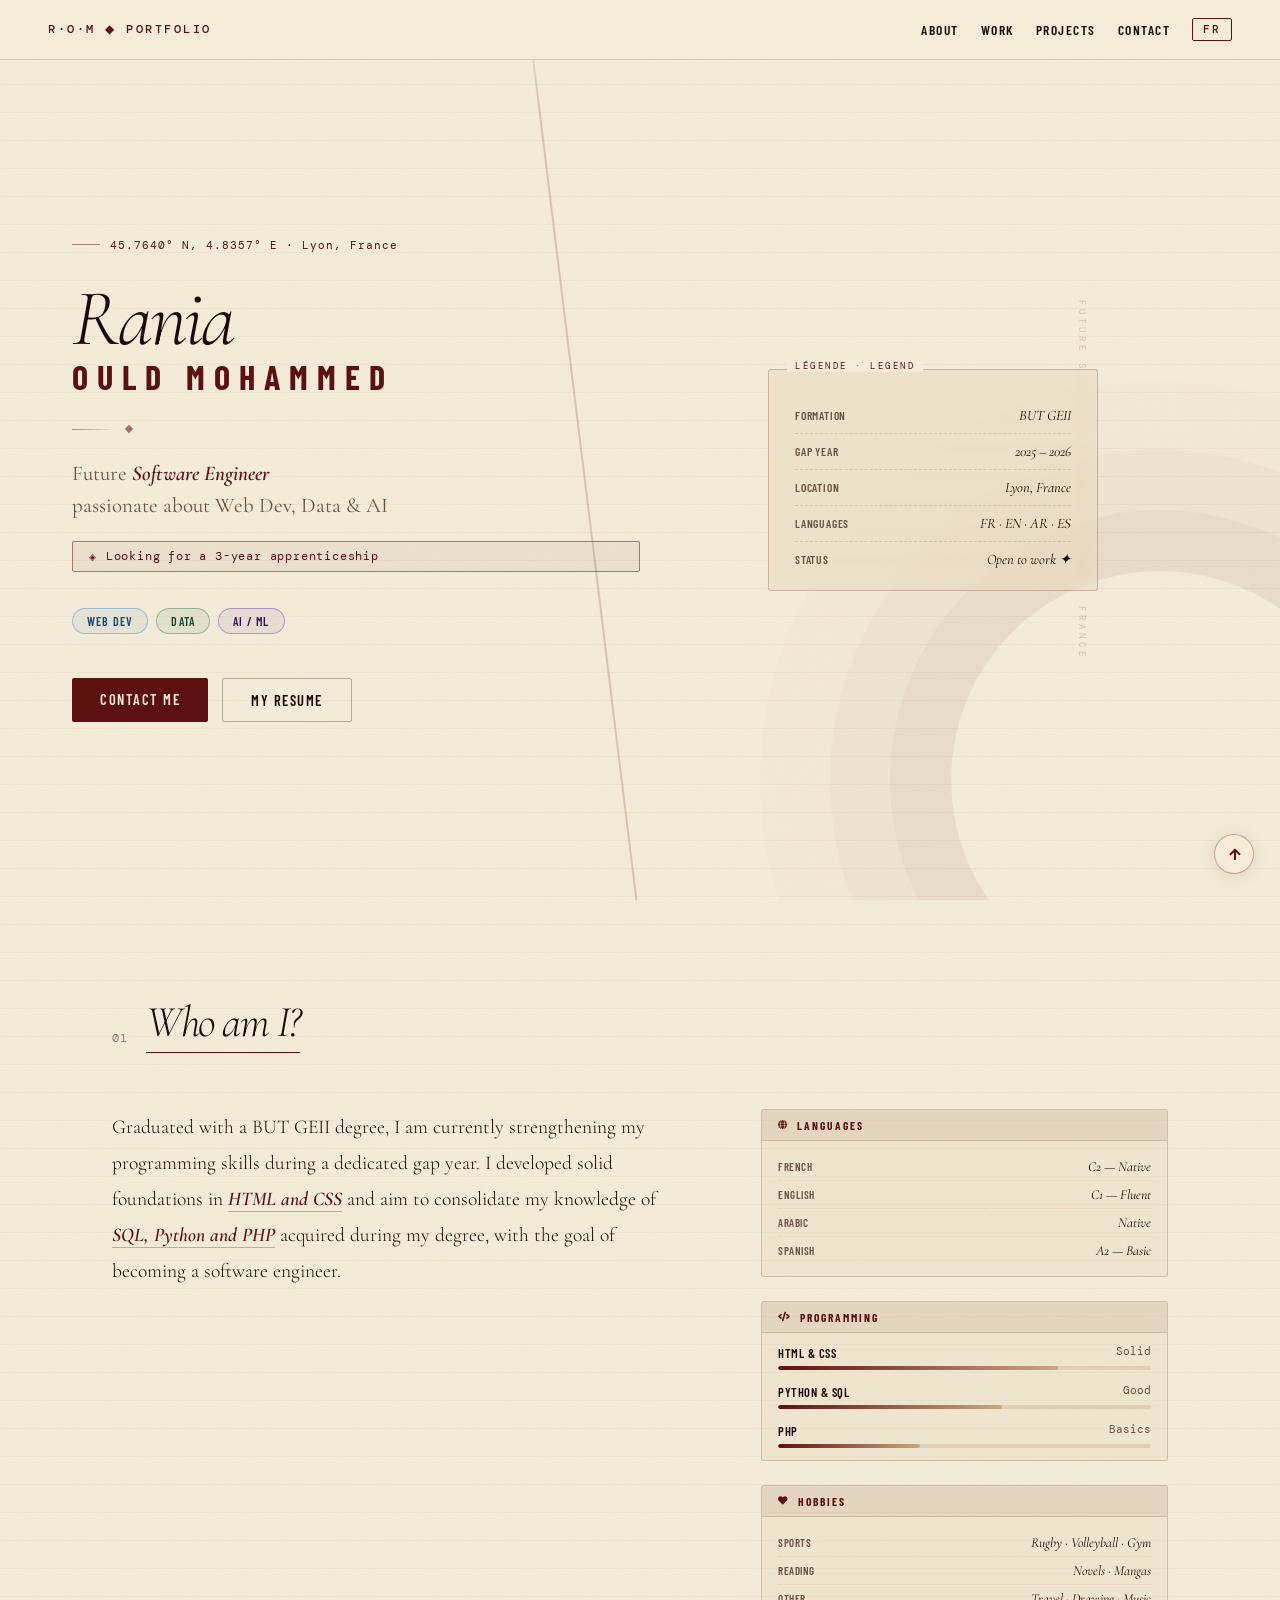
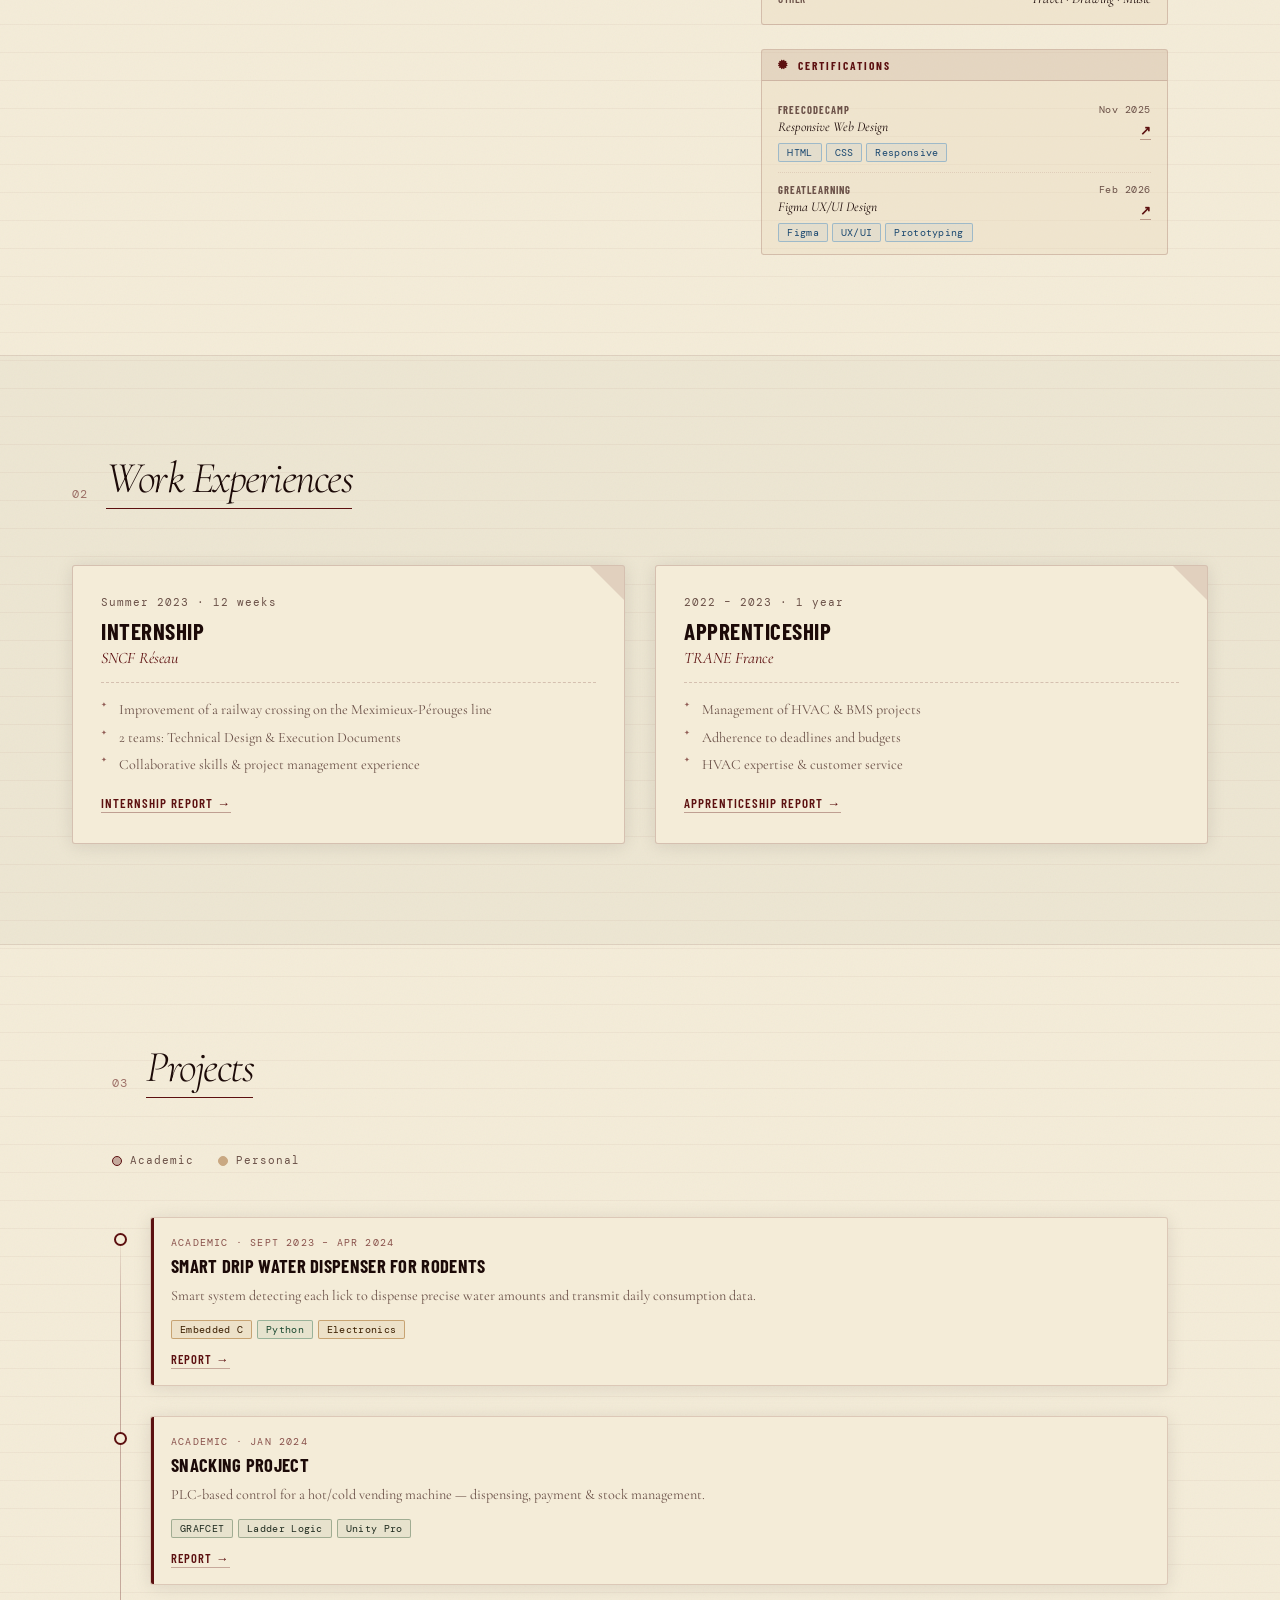
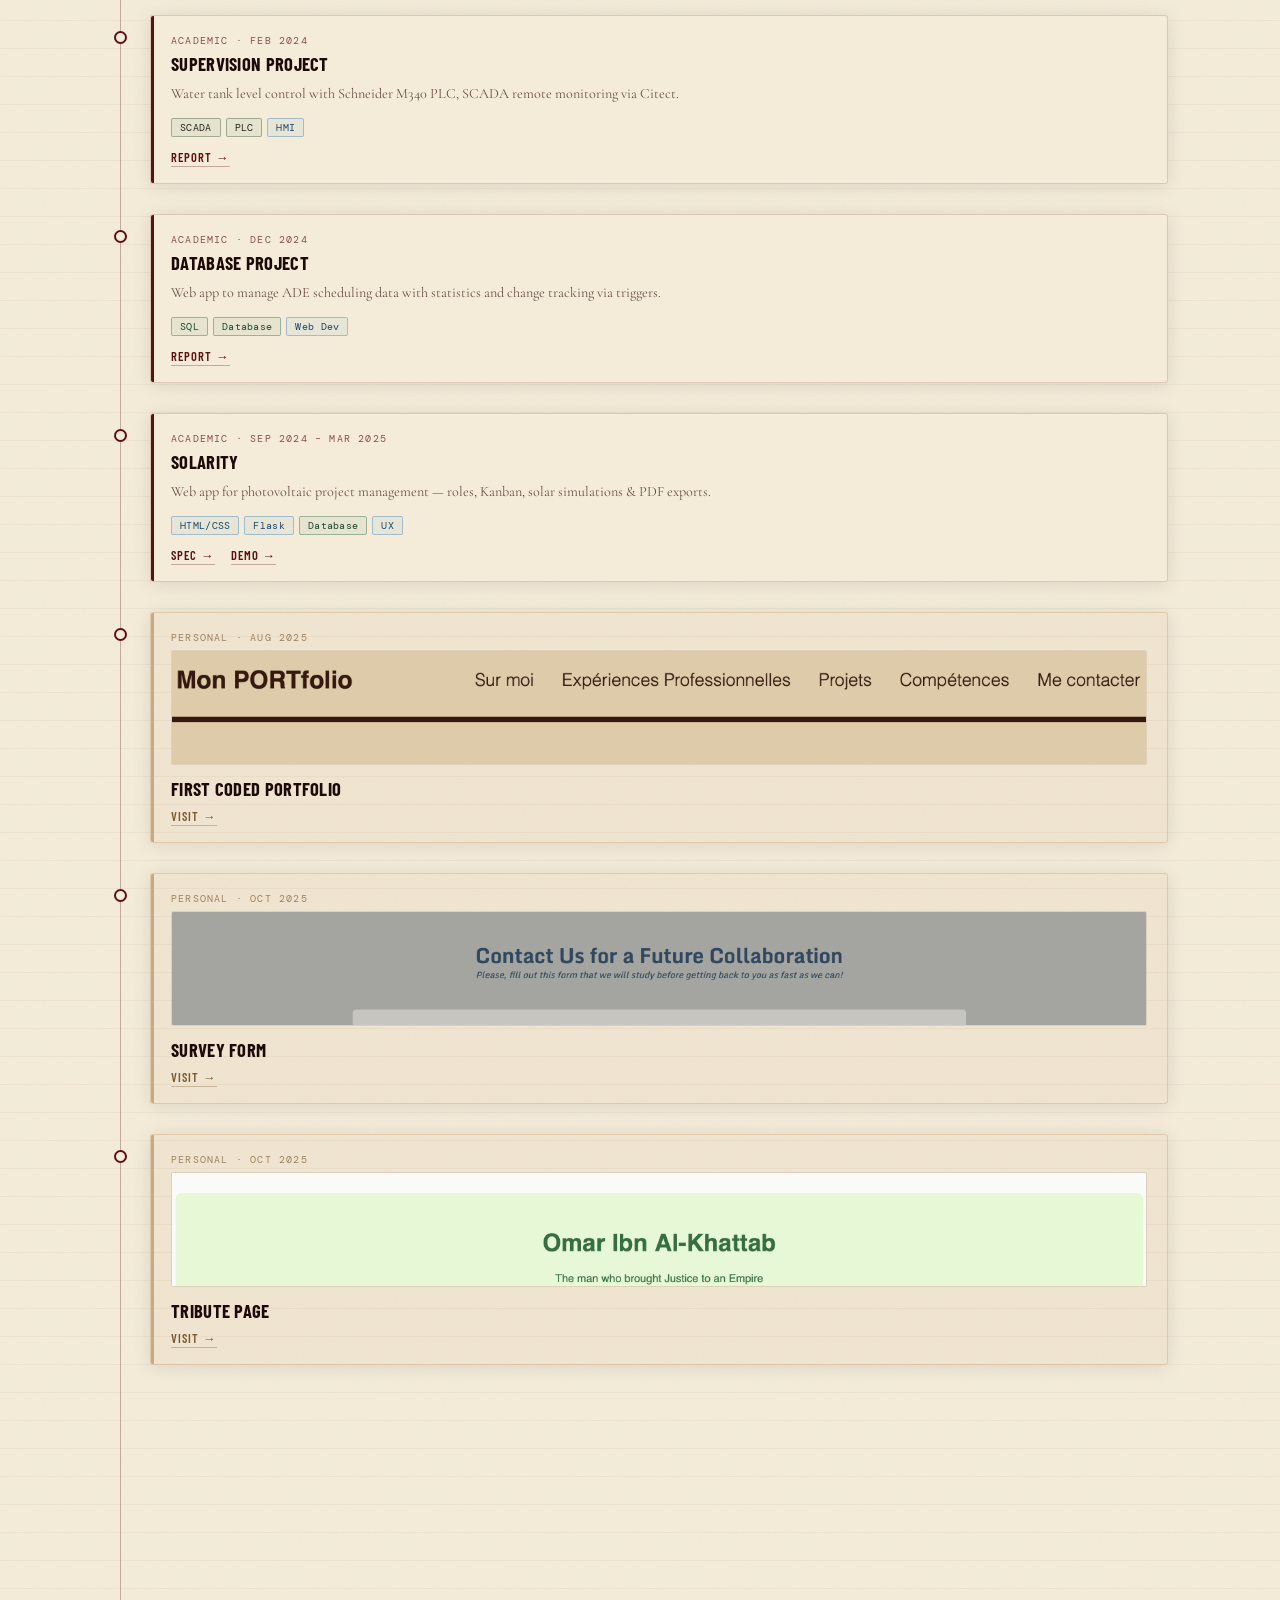
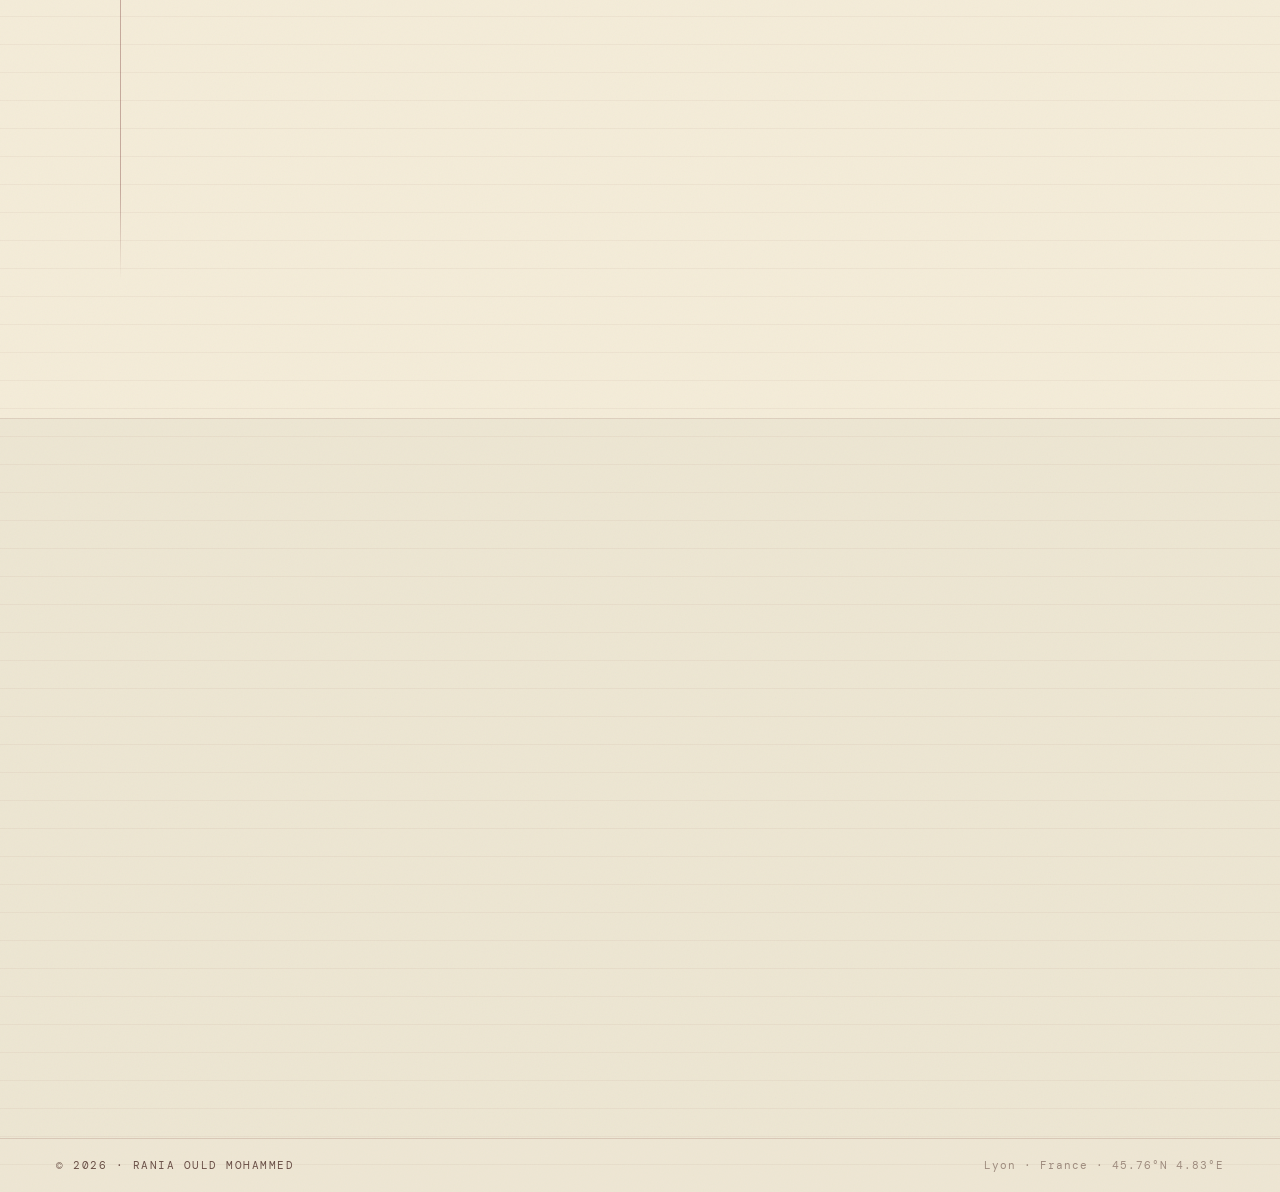
==== commit feca5751: "lien CV fixed" ====
--- a/index.html
+++ b/index.html
@@ -57,7 +57,7 @@
     </div>
     <div class="home-cta">
       <a href="#Contact" class="btn-p" data-i18n="home_contact">Contact me</a>
-      <a href="Documents/CV 03-2026 Rania OULD MOHAMMED.pdf" class="btn-o" target="_blank" rel="noopener" data-i18n="home_resume">My Resume</a>
+      <a href="Documents/CV_03-2026_RaniaOULDMOHAMMED.pdf" class="btn-o" target="_blank" rel="noopener" data-i18n="home_resume">My Resume</a>
     </div>
   </div>
 
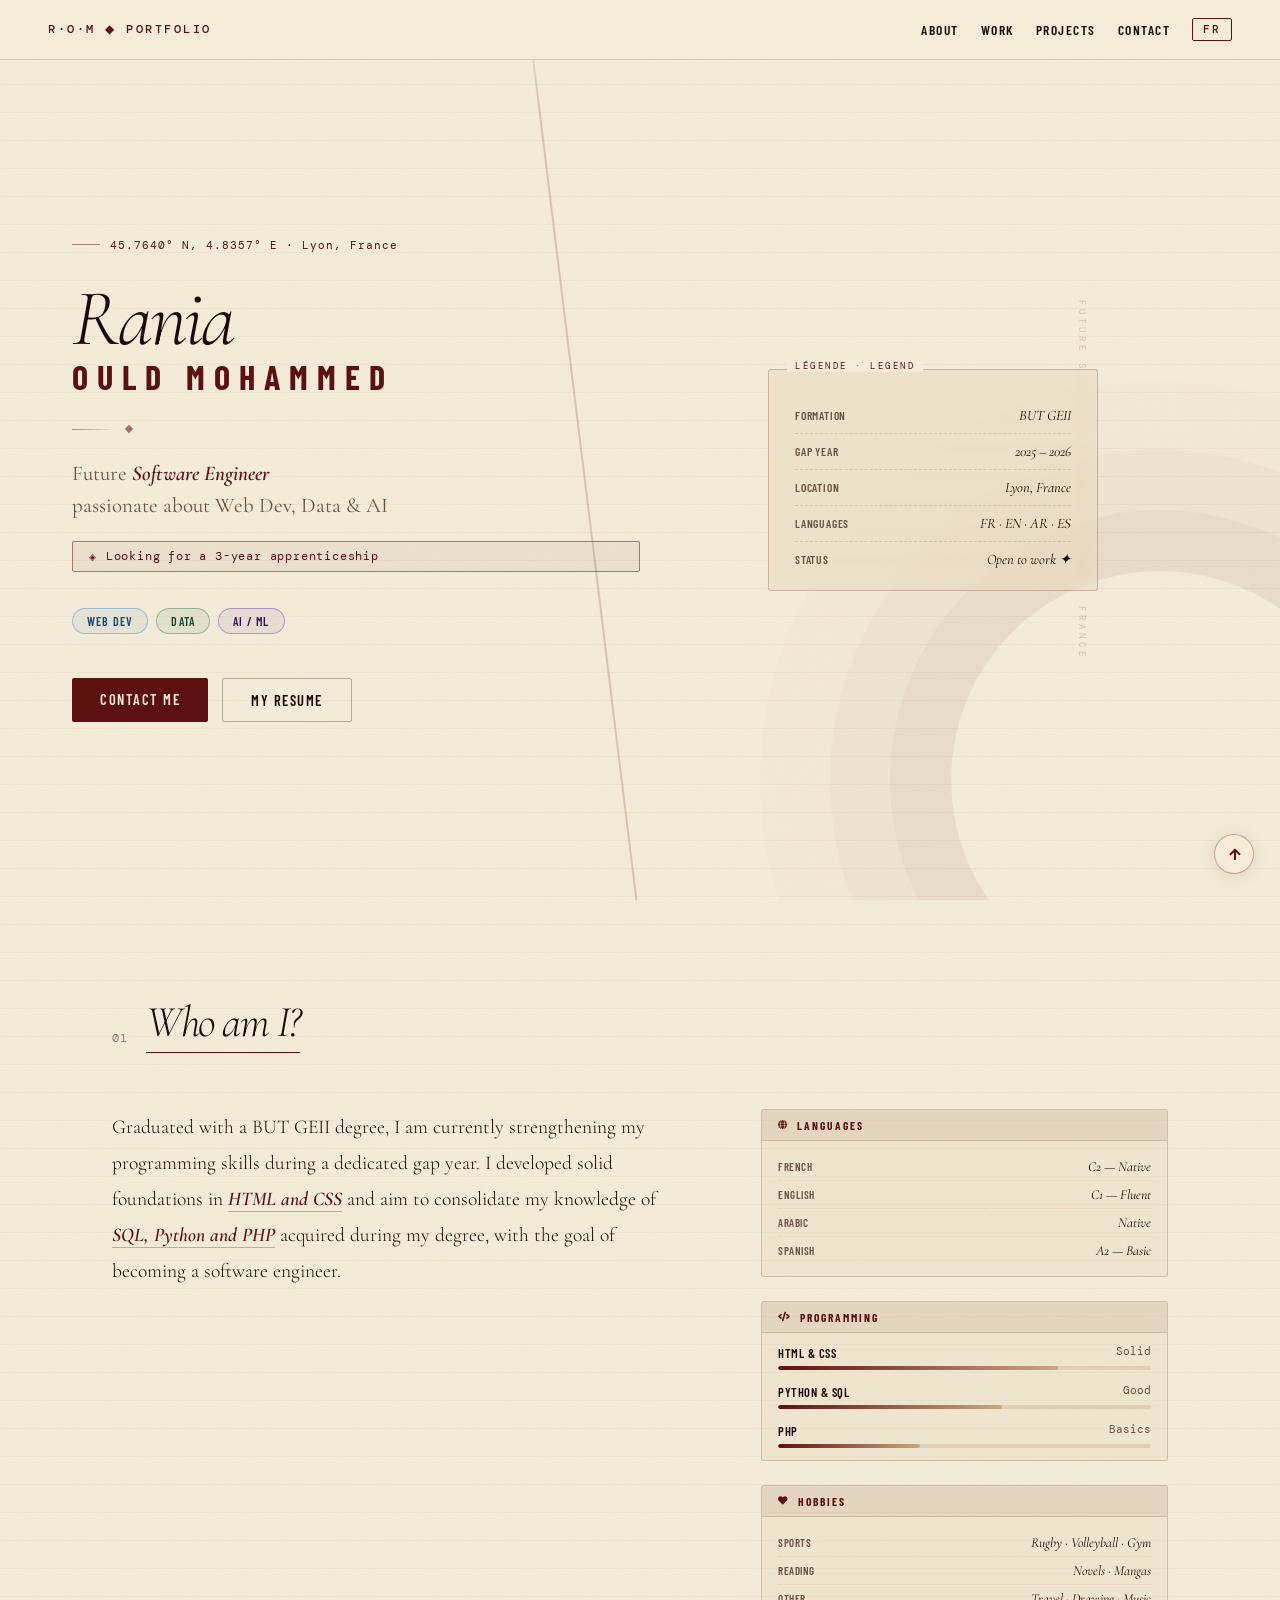
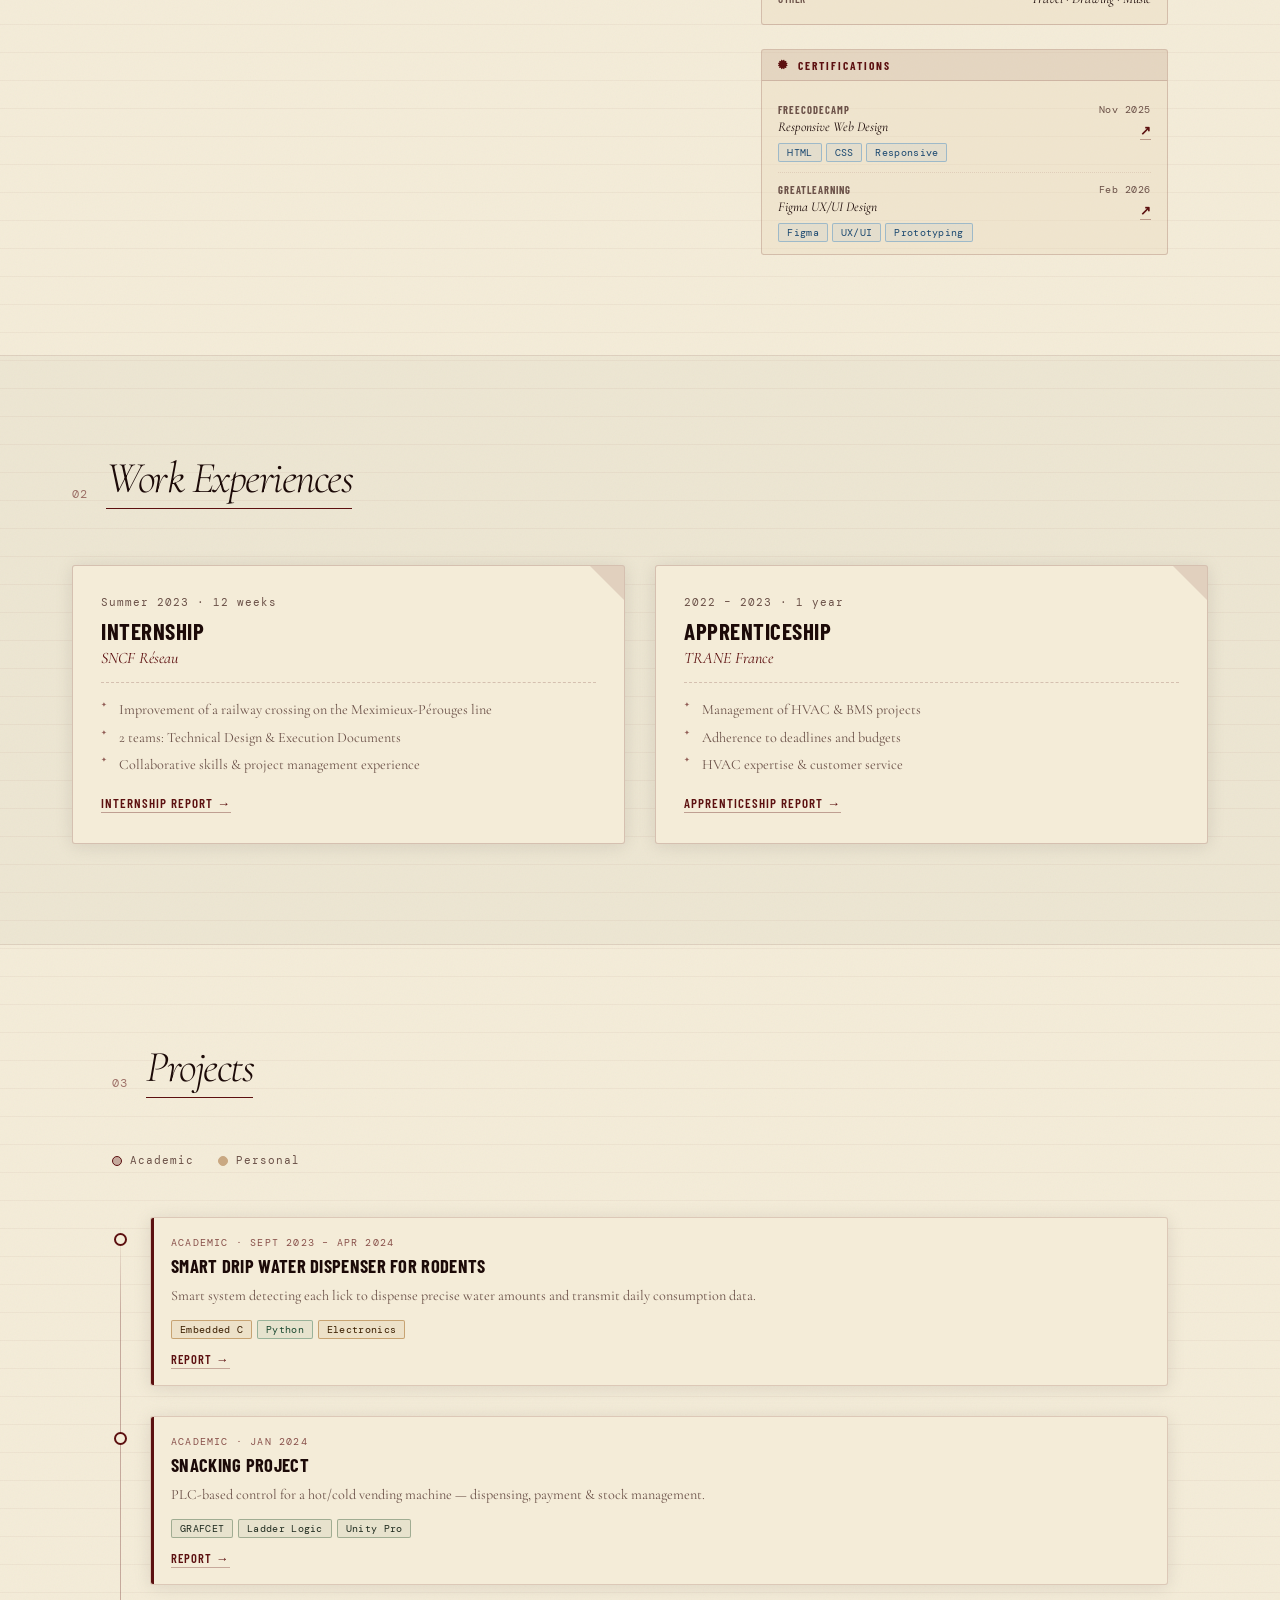
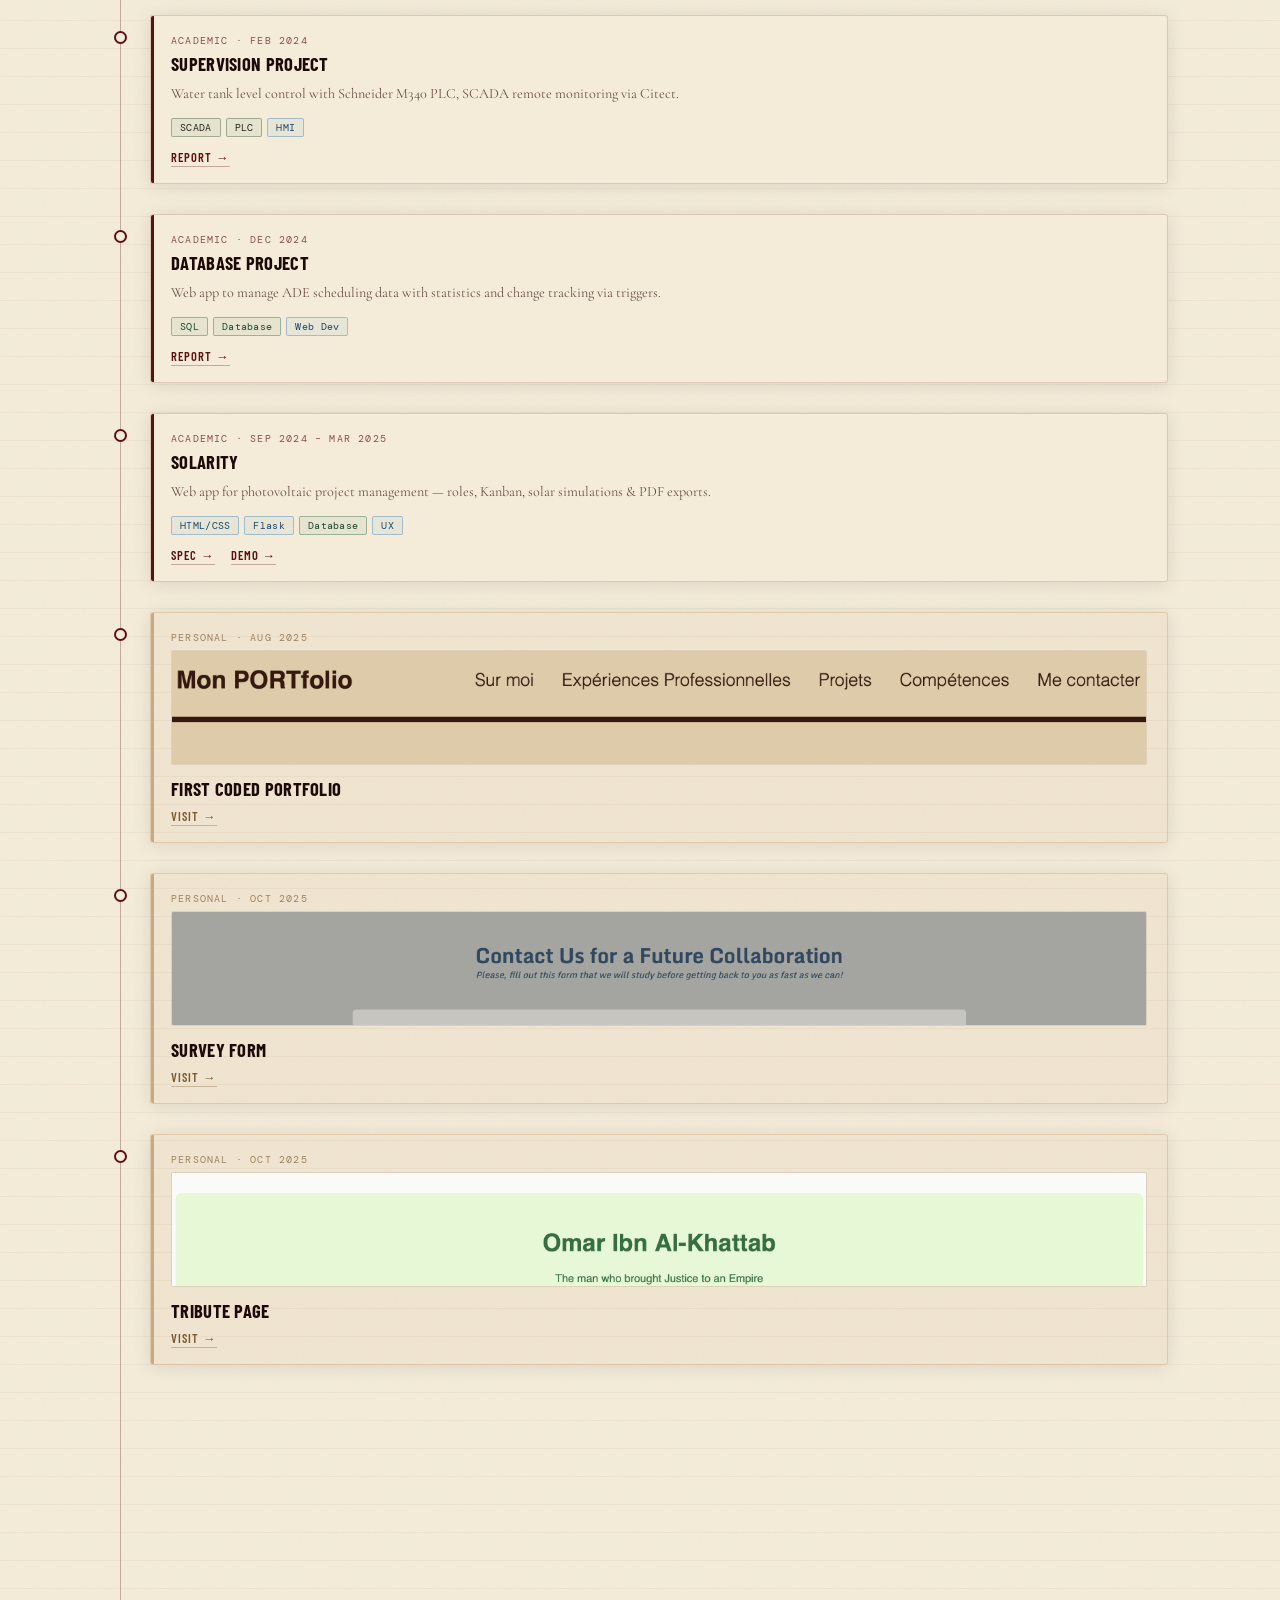
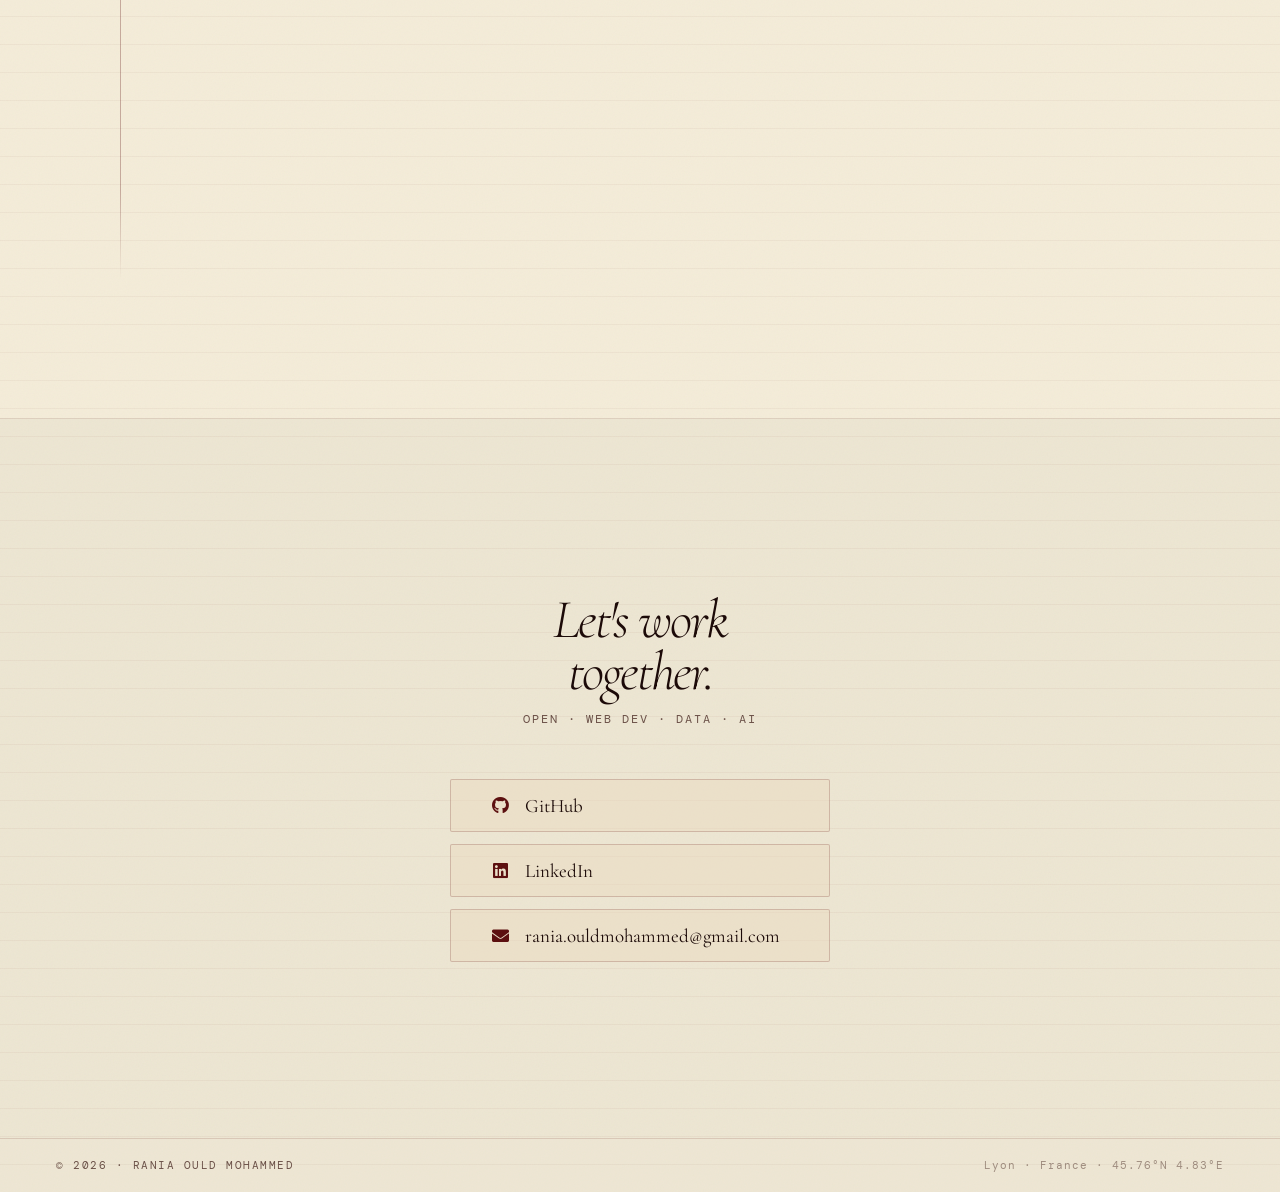
==== commit c825f382: "correction perdiode stage ET alternance" ====
--- a/index.html
+++ b/index.html
@@ -234,7 +234,7 @@
     <div class="work-grid">
 
       <div class="wk-card reveal">
-        <div class="wk-period" data-i18n="sncf_period">Summer 2023 · 12 weeks</div>
+        <div class="wk-period" data-i18n="sncf_period">Summer 2024 · 12 weeks</div>
         <div class="wk-title" data-i18n="sncf_type">Internship</div>
         <div class="wk-co">SNCF Réseau</div>
         <ul class="wk-pts">
@@ -246,7 +246,7 @@
       </div>
 
       <div class="wk-card reveal">
-        <div class="wk-period" data-i18n="trane_period">2022 – 2023 · 1 year</div>
+        <div class="wk-period" data-i18n="trane_period">2024 – 2025 · 1 year</div>
         <div class="wk-title" data-i18n="trane_type">Apprenticeship</div>
         <div class="wk-co">TRANE France</div>
         <ul class="wk-pts">
